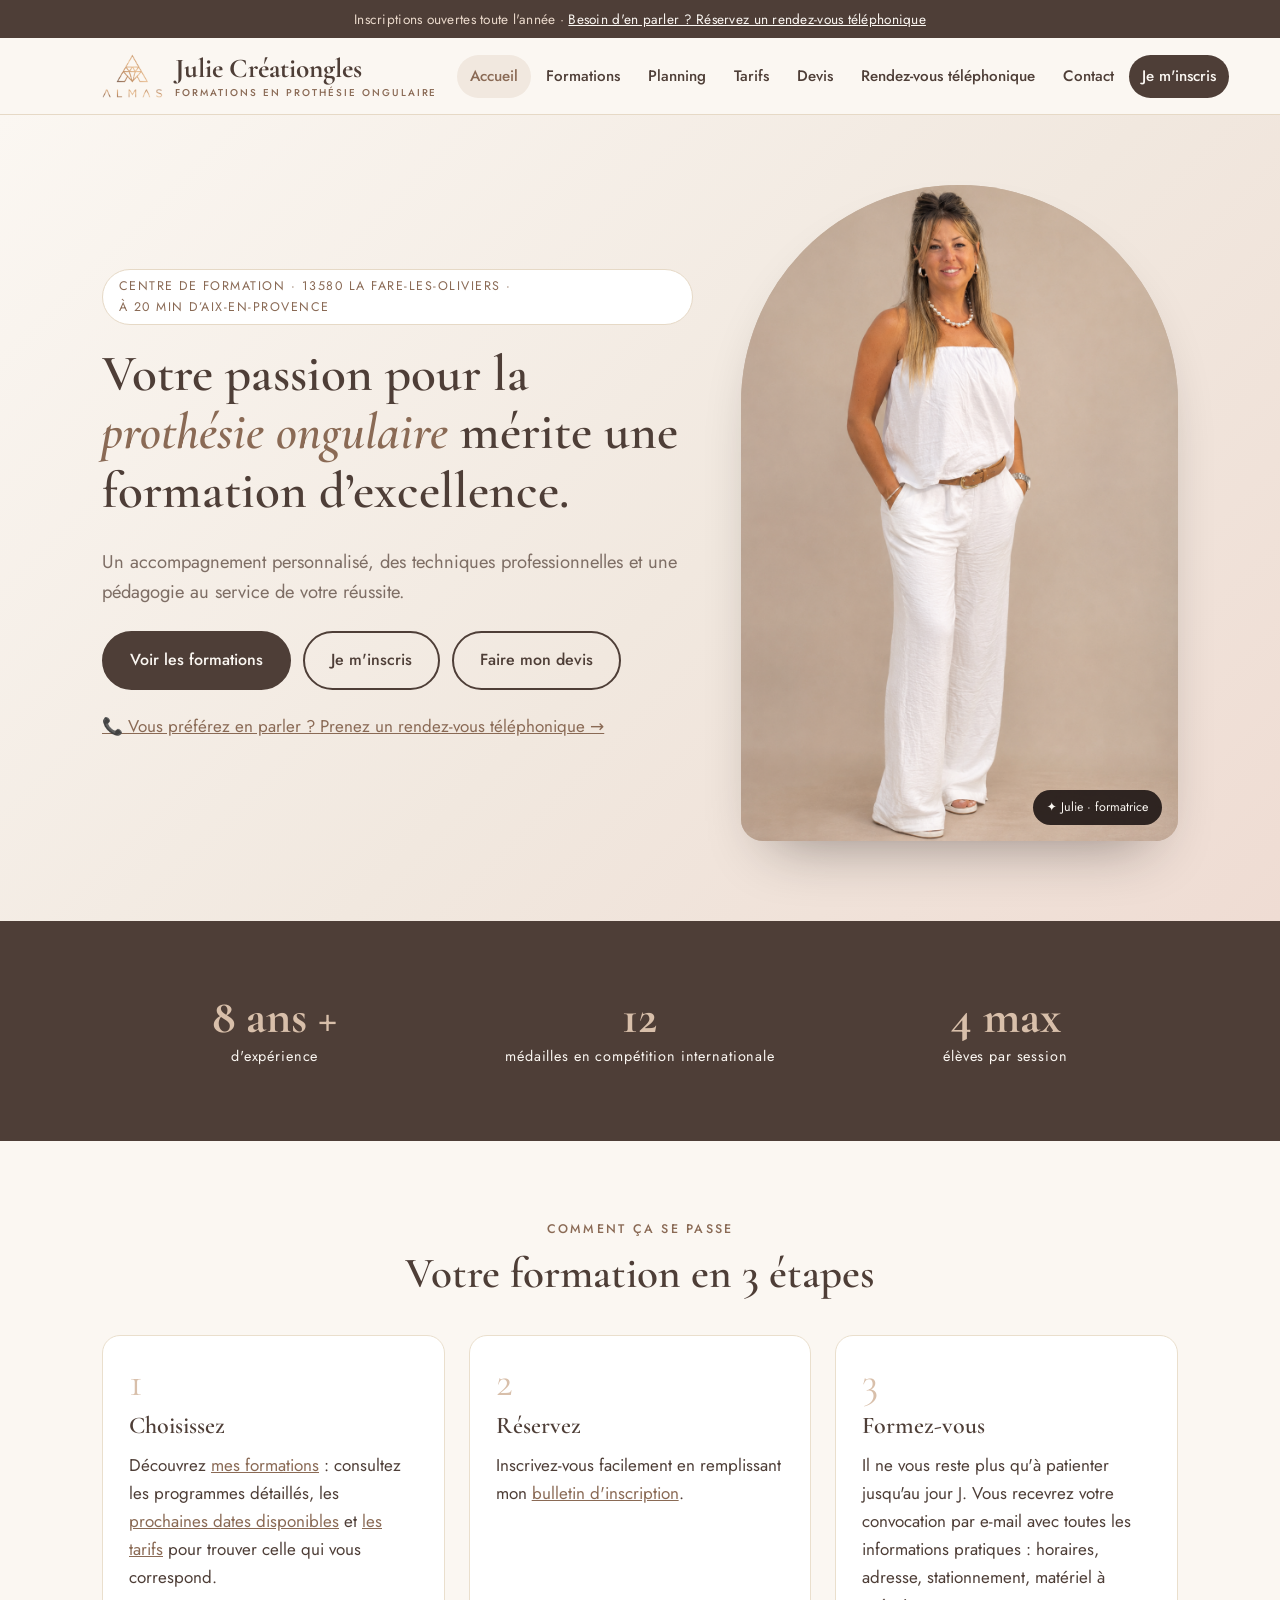
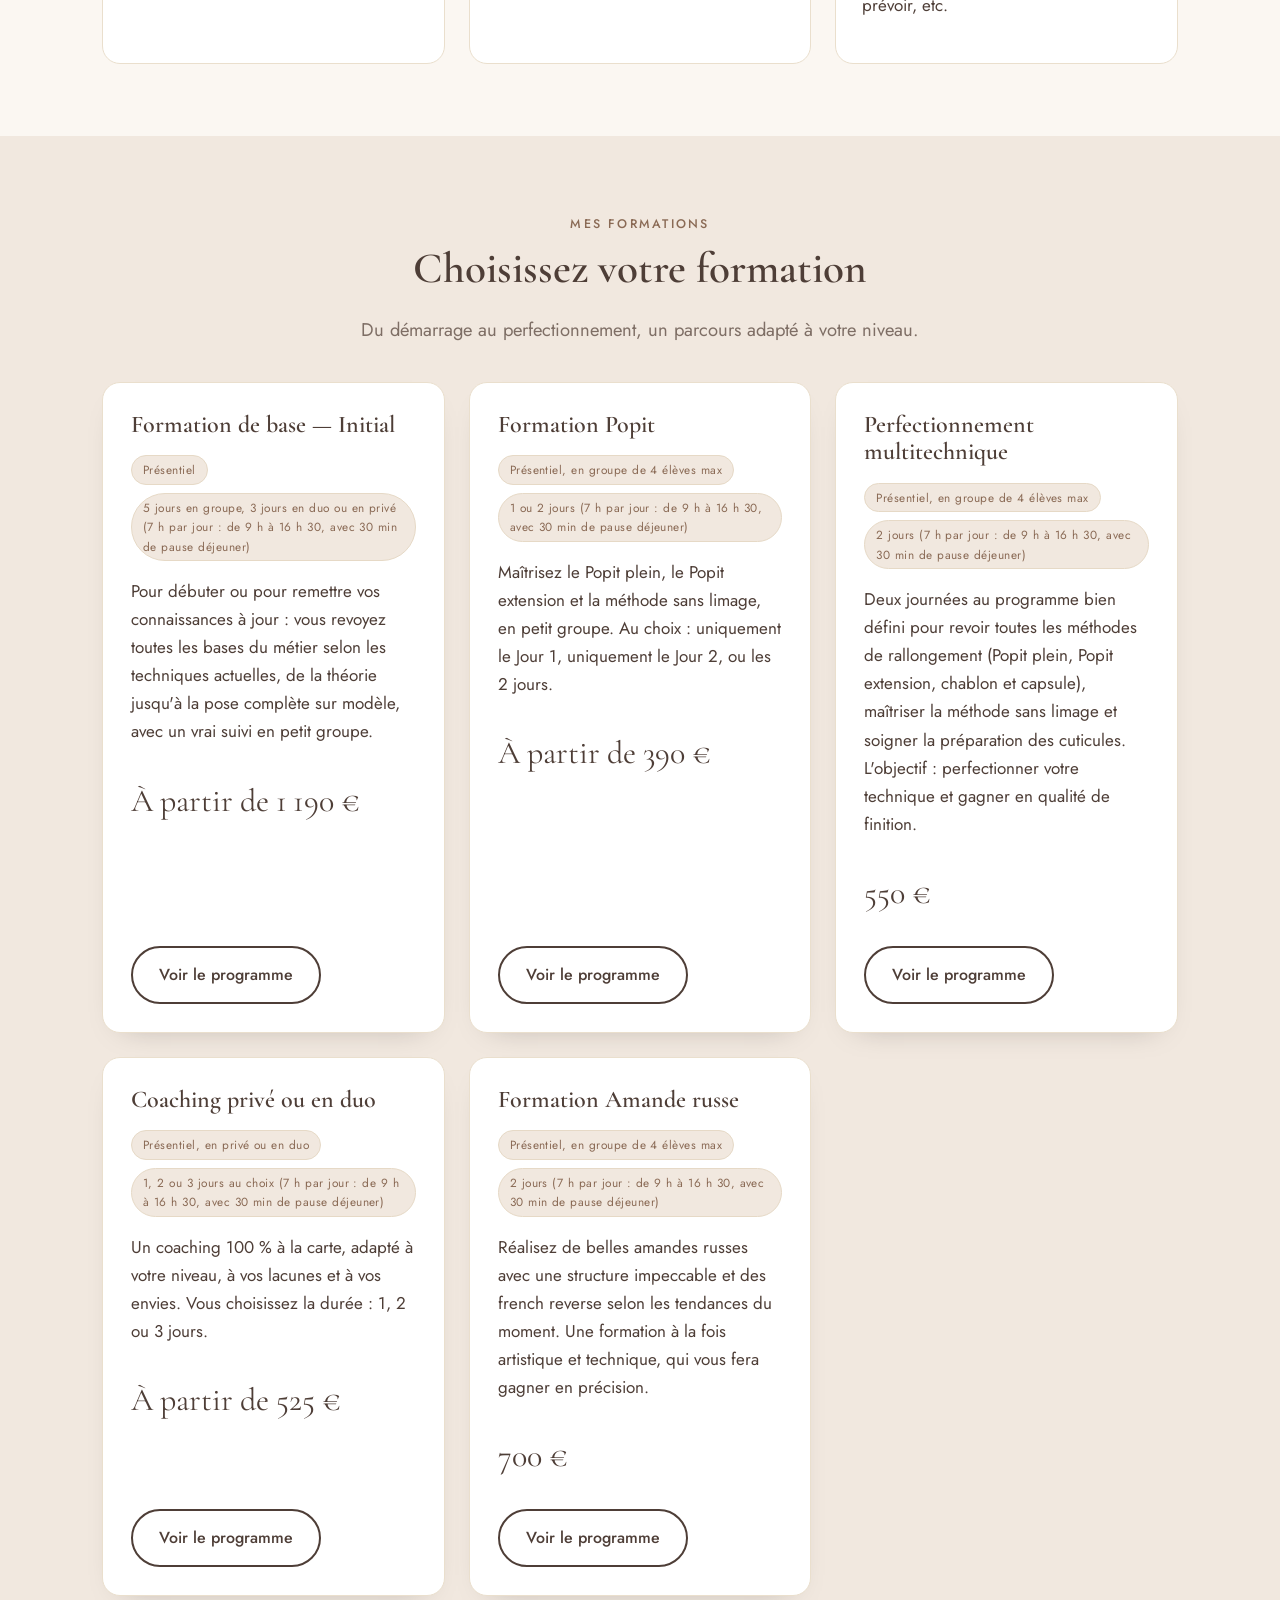
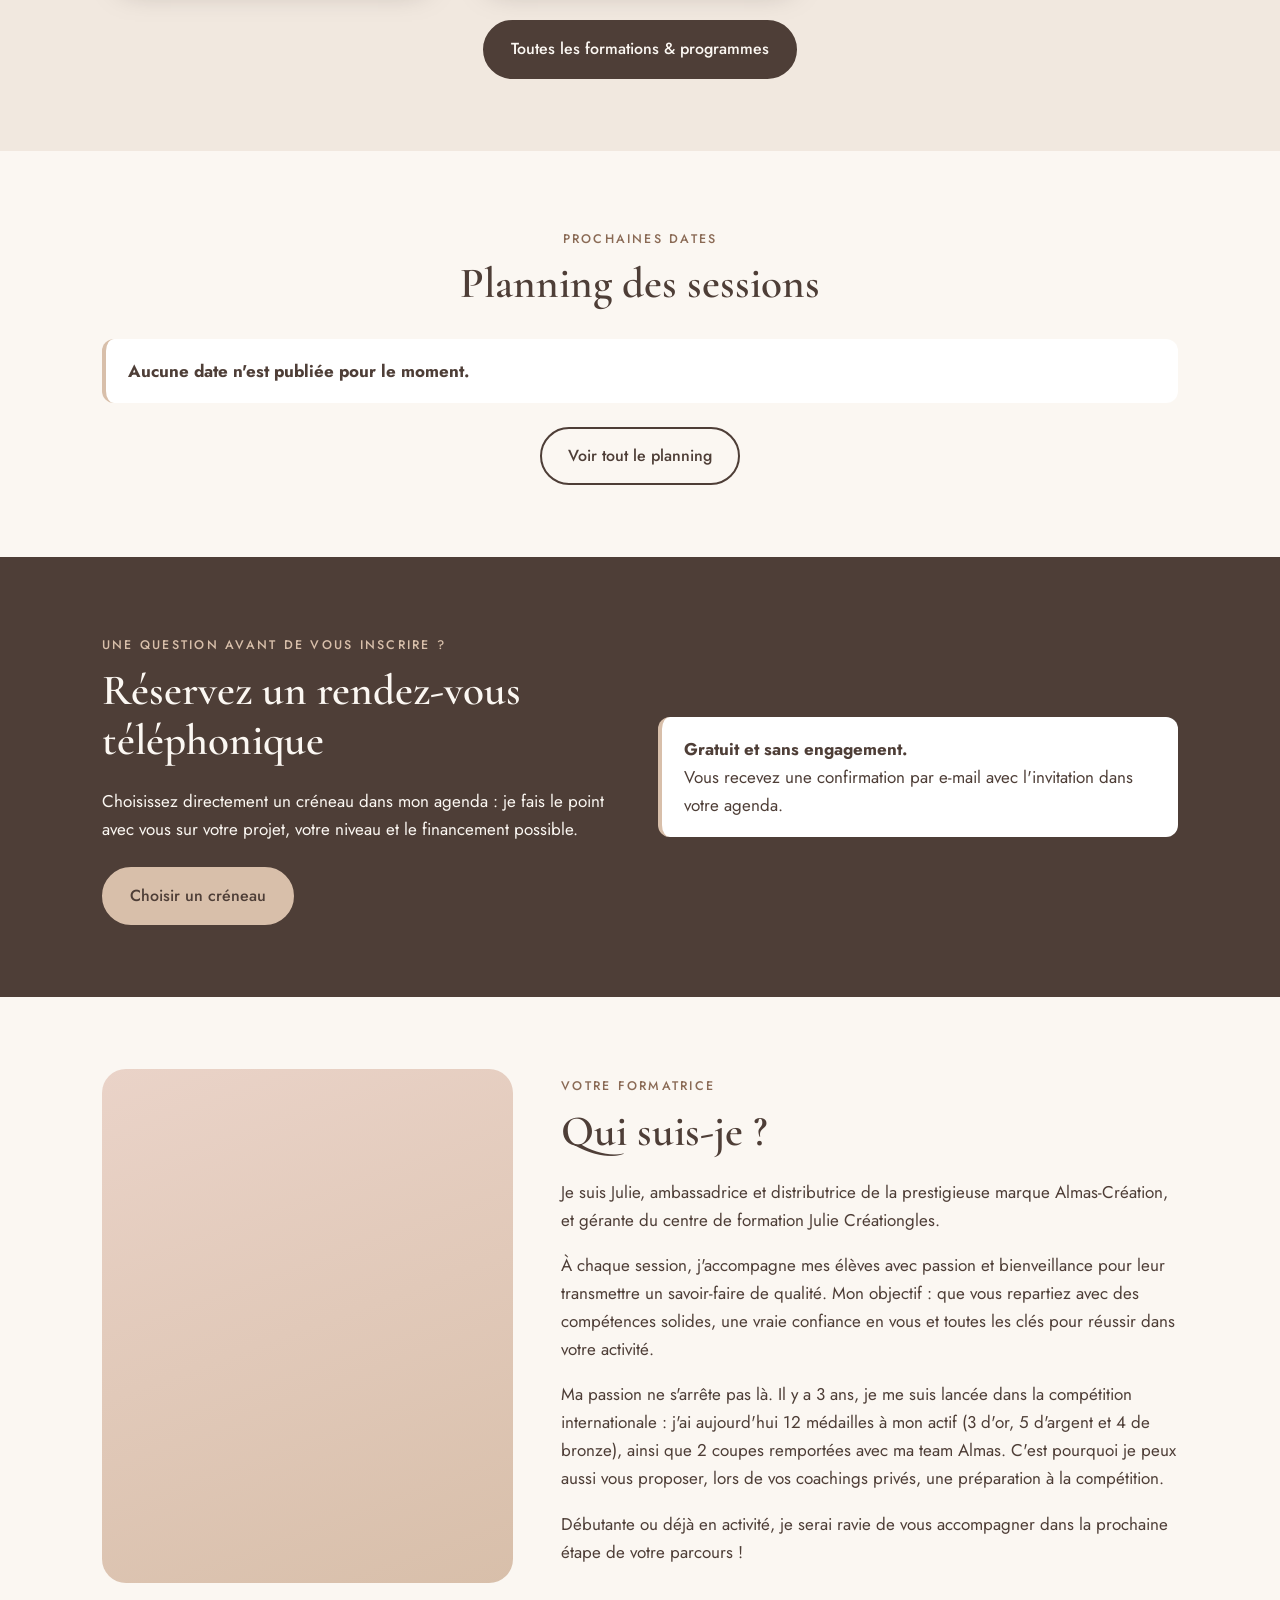
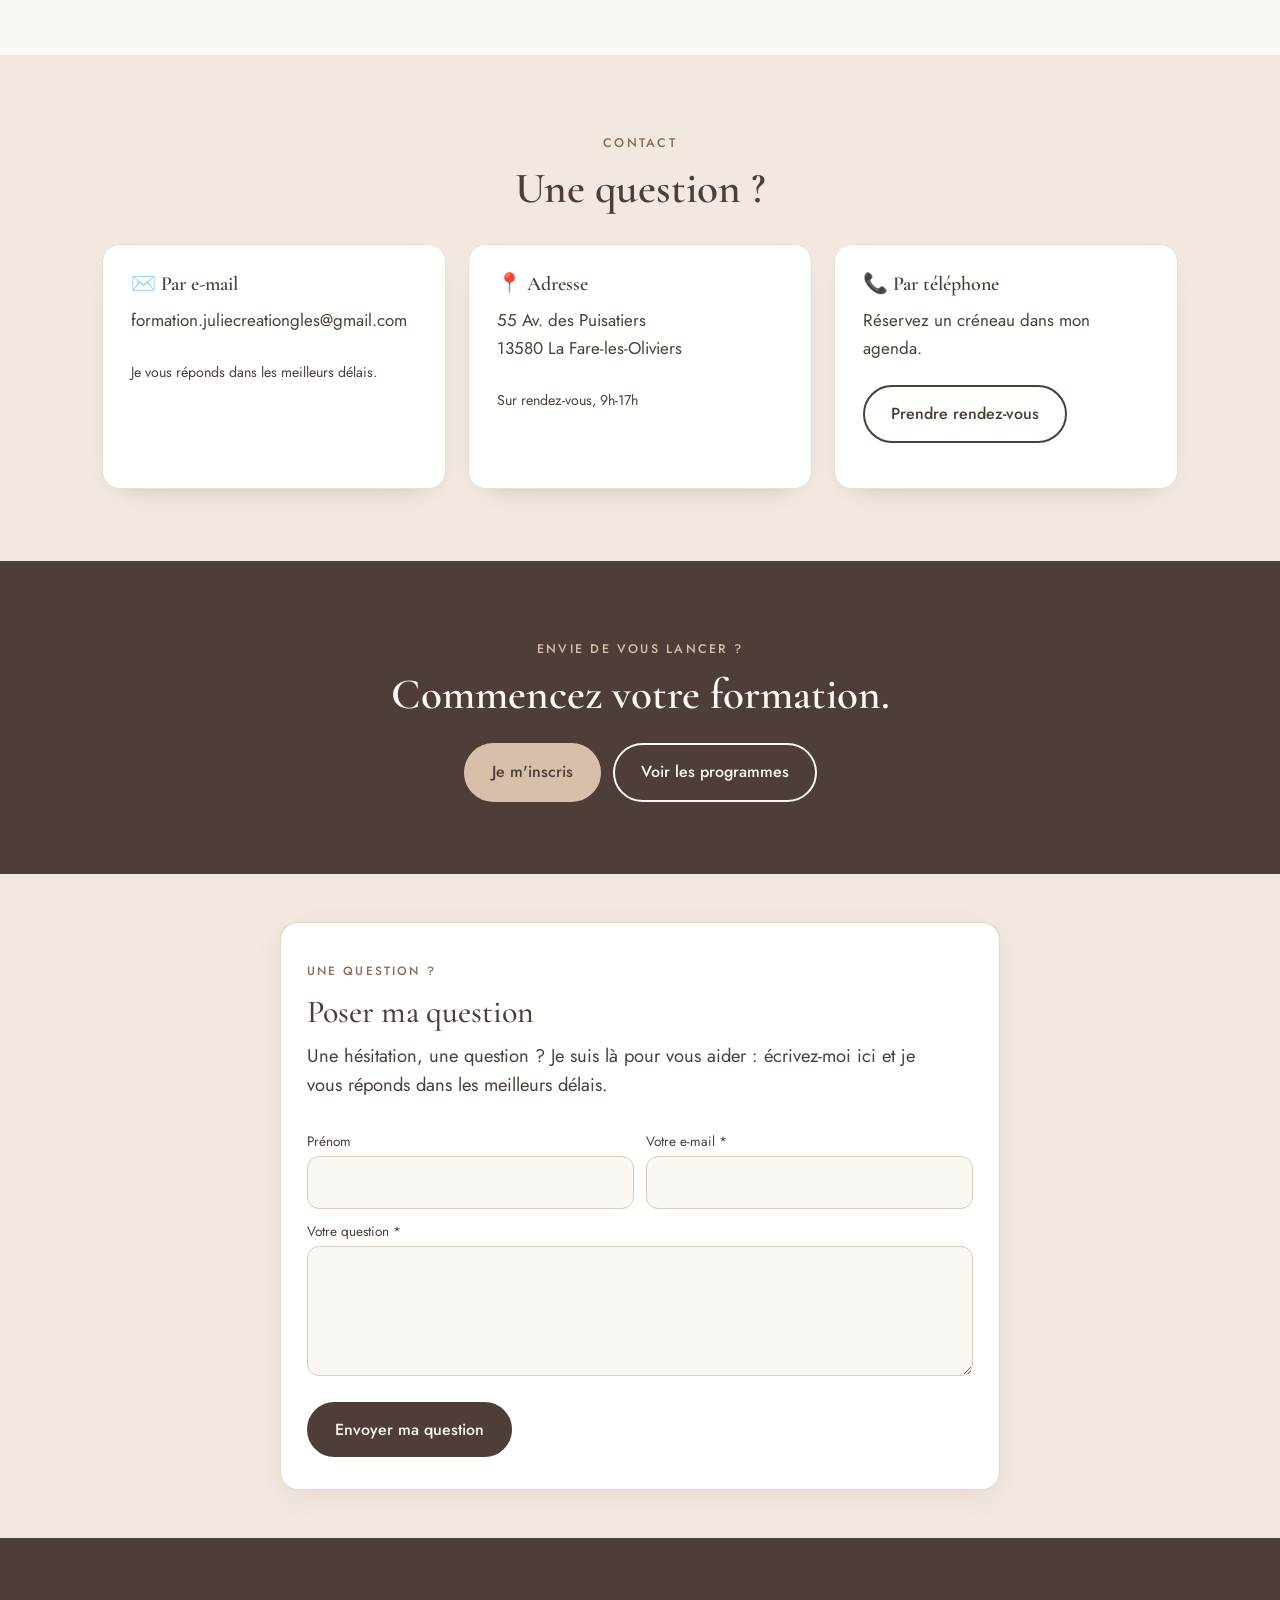
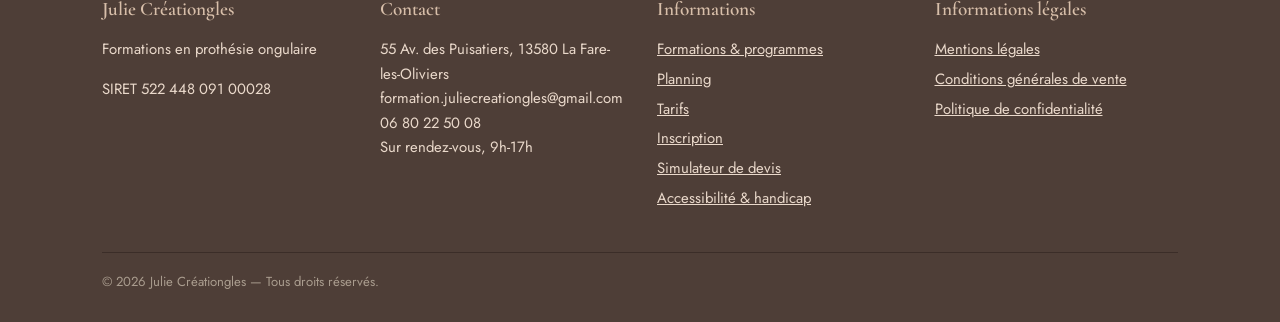
==== index.html @ c00ee9e3 "Titre : Qui suis-je ?" ====
<!DOCTYPE html>
<html lang="fr">
<head>
<meta charset="utf-8">
<meta name="viewport" content="width=device-width, initial-scale=1">
<title>Julie Créationgles — Formations en prothésie ongulaire</title>
<meta name="description" content="Formations en prothésie ongulaire : programmes détaillés, planning, inscription en ligne et rendez-vous téléphonique.">
<link rel="preconnect" href="https://fonts.bunny.net">
<link href="https://fonts.bunny.net/css2?family=Cormorant+Garamond:ital,wght@0,500;0,600;0,700;1,500&family=Jost:wght@400;500&display=swap" rel="stylesheet">
<link rel="stylesheet" href="styles.css">
</head>
<body>
<div id="site-header"></div>
<main>

<section class="hero">
  <div class="wrap grid">
    <div>
      <span class="pill">Centre de formation · 13580 <span data-site="ville"></span> · <span style="white-space:nowrap">à 20 min d’Aix-en-Provence</span></span>
      <h1>Votre passion pour la <em>prothésie ongulaire</em> mérite une formation d’excellence.</h1>
      <p class="lead">Un accompagnement personnalisé, des techniques professionnelles et une pédagogie au service de votre réussite.</p>
      <div class="btns">
        <a class="btn" href="formations.html">Voir les formations</a>
        <a class="btn ghost" href="inscription.html">Je m'inscris</a>
        <a class="btn ghost" href="simulateur-de-devis.html">Faire mon devis</a>
      </div>
      <p style="margin-top:22px"><a href="rendez-vous.html">📞 Vous préférez en parler ? Prenez un rendez-vous téléphonique →</a></p>
    </div>
    <div class="hero-visual">
      <img src="IMG_5701.PNG" alt="Julie, formatrice en prothésie ongulaire" onerror="this.remove()">
      <span class="tag">✦ <span data-site="prenom"></span> · formatrice</span>
    </div>
  </div>
</section>

<div data-render="stats"></div>

<section>
  <div class="wrap">
    <div class="center"><span class="eyebrow">Comment ça se passe</span><h2>Votre formation en 3 étapes</h2></div>
    <div class="steps">
      <div class="step"><h3>Choisissez</h3><p>Découvrez <a href="formations.html">mes formations</a> : consultez les programmes détaillés, les <a href="planning.html">prochaines dates disponibles</a> et <a href="tarifs.html">les tarifs</a> pour trouver celle qui vous correspond.</p></div>
      <div class="step"><h3>Réservez</h3><p>Inscrivez-vous facilement en remplissant mon <a href="inscription.html">bulletin d'inscription</a>.</p></div>
      <div class="step"><h3>Formez-vous</h3><p>Il ne vous reste plus qu'à patienter jusqu'au jour J. Vous recevrez votre convocation par e-mail avec toutes les informations pratiques : horaires, adresse, stationnement, matériel à prévoir, etc.</p></div>
    </div>
  </div>
</section>

<section class="alt">
  <div class="wrap">
    <div class="center"><span class="eyebrow">Mes formations</span><h2>Choisissez votre formation</h2>
      <p class="lead">Du démarrage au perfectionnement, un parcours adapté à votre niveau.</p></div>
    <div class="cards" data-render="cards-all"></div>
    <div class="center btns" style="justify-content:center"><a class="btn" href="formations.html">Toutes les formations & programmes</a></div>
  </div>
</section>

<section>
  <div class="wrap">
    <div class="center"><span class="eyebrow">Prochaines dates</span><h2>Planning des sessions</h2></div>
    <div style="margin-top:30px" data-render="sessions-3"></div>
    <div class="center btns" style="justify-content:center"><a class="btn ghost" href="planning.html">Voir tout le planning</a></div>
  </div>
</section>

<section class="dark">
  <div class="wrap rdv">
    <div>
      <span class="eyebrow">Une question avant de vous inscrire ?</span>
      <h2>Réservez un rendez-vous téléphonique</h2>
      <p>Choisissez directement un créneau dans mon agenda : je fais le point avec vous sur votre projet, votre niveau et le financement possible.</p>
      <div class="btns"><a class="btn or" href="rendez-vous.html">Choisir un créneau</a></div>
    </div>
    <div class="notice" style="color:var(--texte)"><strong>Gratuit et sans engagement.</strong><br>Vous recevez une confirmation par e-mail avec l'invitation dans votre agenda.</div>
  </div>
</section>

<section>
  <div class="wrap about">
    <div class="photo"><img src="julie.jpg" alt="Portrait de la formatrice" onerror="this.remove()"></div>
    <div>
      <span class="eyebrow">Votre formatrice</span>
      <h2>Qui suis-je ?</h2>
      <div data-site="a_propos"></div>
    </div>
  </div>
</section>

<div data-render="avis"></div>

<section class="alt" id="contact">
  <div class="wrap">
    <div class="center"><span class="eyebrow">Contact</span><h2>Une question ?</h2></div>
    <div class="contact-grid">
      <div class="card"><h3>✉️ Par e-mail</h3><p data-site="email"></p><p><small>Je vous réponds <span data-site="delai_reponse"></span>.</small></p></div>
      <div class="card"><h3>📍 Adresse</h3><p><span data-site="adresse"></span><br><span data-site="cp"></span> <span data-site="ville"></span></p><p><small data-site="horaires"></small></p></div>
      <div class="card"><h3>📞 Par téléphone</h3><p>Réservez un créneau dans mon agenda.</p><p><a class="btn ghost" href="rendez-vous.html">Prendre rendez-vous</a></p></div>
    </div>
  </div>
</section>

<section class="dark center">
  <div class="wrap">
    <span class="eyebrow">Envie de vous lancer ?</span>
    <h2>Commencez votre formation.</h2>
    <div class="btns" style="justify-content:center"><a class="btn or" href="inscription.html">Je m'inscris</a><a class="btn ghost" href="formations.html">Voir les programmes</a></div>
  </div>
</section>

</main>
<div id="site-footer"></div>
<script src="data.js"></script>
<script src="app.js"></script>
</body>
</html>
---- styles.css ----
:root{
  --noir:#4E3E37; --noir2:#5E4B43; --or:#D8BFAA; --or-fonce:#8A6A55;
  --creme:#FBF7F2; --creme2:#F1E8DF; --rose:#EAD3C8; --texte:#4E3E37; --gris:#7E6E65;
  --ok:#2f7d4f; --warn:#b9770e; --rayon:18px;
  --serif:'Cormorant Garamond',Georgia,serif; --sans:'Jost',system-ui,-apple-system,Segoe UI,Roboto,sans-serif;
}
*{box-sizing:border-box}
html{scroll-behavior:smooth}
body{margin:0;font-family:var(--sans);color:var(--texte);background:var(--creme);line-height:1.65;font-size:17px}
img{max-width:100%;display:block}
a{color:var(--or-fonce)}
h1,h2,h3{font-family:var(--serif);font-weight:600;line-height:1.15;margin:0 0 .5em;color:var(--noir)}
h1{font-size:clamp(2.4rem,6vw,4rem)} h2{font-size:clamp(1.9rem,4vw,2.7rem)} h3{font-size:1.5rem}
p{margin:0 0 1em}
.wrap{max-width:1120px;margin:0 auto;padding:0 22px}
.narrow{max-width:800px}
section{padding:72px 0}
.alt{background:var(--creme2)}
.dark{background:var(--noir);color:var(--creme)} .dark h2,.dark h3{color:var(--creme)}
.eyebrow{display:inline-block;font-size:.78rem;letter-spacing:.18em;text-transform:uppercase;color:var(--or-fonce);font-weight:500;margin-bottom:.8em}
.dark .eyebrow{color:var(--or)}
.center{text-align:center}
.lead{font-size:1.15rem;color:var(--gris);max-width:640px}
.center .lead{margin-left:auto;margin-right:auto}

/* barre du haut */
.topbar{background:var(--noir);color:var(--or);font-size:.85rem;text-align:center;padding:8px 14px;letter-spacing:.02em}
.topbar a{color:var(--creme)}

/* en-tête */
header.site{background:var(--creme);border-bottom:1px solid #e6d9c6;position:sticky;top:0;z-index:20}
.nav{display:flex;align-items:center;justify-content:space-between;gap:20px;min-height:76px}
.logo{font-family:var(--serif);font-size:1.7rem;font-weight:700;color:var(--noir);text-decoration:none;line-height:1}
.logo small{display:block;font-family:var(--sans);font-size:.62rem;letter-spacing:.2em;text-transform:uppercase;color:var(--or-fonce);font-weight:500;margin-top:4px}
.menu{display:flex;align-items:center;gap:6px;list-style:none;margin:0;padding:0}
.menu a{display:block;padding:9px 13px;text-decoration:none;color:var(--noir);font-weight:500;font-size:.95rem;border-radius:999px}
.menu a:hover,.menu a[aria-current="page"]{background:var(--creme2);color:var(--or-fonce)}
.menu a.cta{background:var(--noir);color:var(--creme)} .menu a.cta:hover{background:var(--or-fonce);color:#fff}
.burger{display:none;background:none;border:1px solid #d9c8ae;border-radius:10px;padding:8px 12px;font-size:1.1rem;cursor:pointer;color:var(--noir)}
@media(max-width:860px){
  .burger{display:block}
  .menu{display:none;position:absolute;left:0;right:0;top:100%;background:var(--creme);flex-direction:column;align-items:stretch;padding:12px 22px 20px;border-bottom:1px solid #e6d9c6}
  .menu.open{display:flex}
}

/* boutons */
.btn{display:inline-block;padding:14px 26px;border-radius:999px;background:var(--noir);color:var(--creme);text-decoration:none;font-weight:500;border:2px solid var(--noir);cursor:pointer;font-family:var(--sans);font-size:1rem;transition:.2s}
.btn:hover{background:var(--or-fonce);border-color:var(--or-fonce);color:#fff}
.btn.or{background:var(--or);border-color:var(--or);color:var(--noir)} .btn.or:hover{background:#fff;border-color:#fff}
.btn.ghost{background:transparent;color:var(--noir)} .btn.ghost:hover{background:var(--noir);color:var(--creme)}
.dark .btn.ghost{color:var(--creme);border-color:var(--creme)} .dark .btn.ghost:hover{background:var(--creme);color:var(--noir)}
.btns{display:flex;gap:12px;flex-wrap:wrap;margin-top:24px}

/* hero */
.hero{padding:70px 0 80px;background:linear-gradient(135deg,var(--creme) 0%,var(--creme2) 55%,#efdcd3 100%);position:relative;overflow:hidden}
.hero .grid{display:grid;grid-template-columns:1.15fr .85fr;gap:48px;align-items:center}
.hero h1 em{color:var(--or-fonce);font-style:italic}
.pill{display:inline-block;background:#fff;border:1px solid #e6d9c6;border-radius:999px;padding:6px 16px;font-size:.78rem;letter-spacing:.12em;text-transform:uppercase;color:var(--or-fonce);margin-bottom:20px}
.hero-visual{aspect-ratio:4/5;border-radius:240px 240px 24px 24px;background:radial-gradient(circle at 30% 20%,#fff 0,var(--rose) 40%,var(--or) 120%);display:flex;align-items:flex-end;justify-content:center;padding:26px;position:relative;overflow:hidden;box-shadow:0 30px 60px -30px rgba(26,18,16,.45)}
.hero-visual img{position:absolute;inset:0;width:100%;height:100%;object-fit:cover}
.hero-visual .tag{position:relative;background:rgba(26,18,16,.88);color:var(--creme);padding:10px 20px;border-radius:999px;font-size:.85rem}
@media(max-width:860px){.hero .grid{grid-template-columns:1fr}.hero-visual{max-width:340px;margin:0 auto;aspect-ratio:1/1;border-radius:200px 200px 24px 24px}}

/* cartes */
.cards{display:grid;grid-template-columns:repeat(auto-fit,minmax(290px,1fr));gap:24px;margin-top:36px}
.card{background:#fff;border:1px solid #eadfcd;border-radius:var(--rayon);padding:28px;display:flex;flex-direction:column;gap:6px;box-shadow:0 12px 30px -22px rgba(26,18,16,.35)}
.card h3{margin-bottom:.2em}
.card .meta{display:flex;gap:8px;flex-wrap:wrap;margin:6px 0 10px}
.card .price{font-family:var(--serif);font-size:2rem;color:var(--noir);margin:6px 0}
.card .push{margin-top:auto;padding-top:14px}
.badge{display:inline-block;font-size:.74rem;padding:4px 11px;border-radius:999px;background:var(--creme2);color:var(--or-fonce);border:1px solid #e6d9c6;letter-spacing:.04em}
.badge.ok{background:#e7f4ec;color:var(--ok);border-color:#c5e3d0}
.badge.peu{background:#fdf1de;color:var(--warn);border-color:#f2d9ac}
.badge.complet{background:#f6e3e3;color:#a33;border-color:#e8c1c1}
.steps{counter-reset:s;display:grid;grid-template-columns:repeat(auto-fit,minmax(240px,1fr));gap:24px;margin-top:36px}
.step{position:relative;padding:26px 26px 26px 26px;background:#fff;border-radius:var(--rayon);border:1px solid #eadfcd}
.step::before{counter-increment:s;content:counter(s);font-family:var(--serif);font-size:2.6rem;color:var(--or);line-height:1;display:block;margin-bottom:8px}
.stats{display:grid;grid-template-columns:repeat(auto-fit,minmax(170px,1fr));gap:20px;text-align:center}
.stat b{display:block;font-family:var(--serif);font-size:3rem;color:var(--or);line-height:1}
.stat span{font-size:.9rem;letter-spacing:.06em;color:var(--creme)}

/* tableau planning */
.tablewrap{overflow-x:auto;border-radius:var(--rayon);border:1px solid #eadfcd;background:#fff}
table.plan{width:100%;border-collapse:collapse;min-width:640px}
.plan th{background:var(--noir);color:var(--creme);text-align:left;padding:14px 16px;font-weight:500;font-size:.9rem;letter-spacing:.05em}
.plan td{padding:16px;border-top:1px solid #f0e6d6;vertical-align:middle}
.plan tr:hover td{background:#fffaf0}

/* accordéon programmes */
details.prog{background:#fff;border:1px solid #eadfcd;border-radius:var(--rayon);margin-bottom:18px;overflow:hidden}
details.prog>summary{cursor:pointer;list-style:none;padding:22px 26px;display:flex;justify-content:space-between;gap:16px;align-items:center}
details.prog>summary::-webkit-details-marker{display:none}
details.prog>summary h3{margin:0}
details.prog>summary::after{content:'+';font-size:1.8rem;color:var(--or-fonce);font-family:var(--serif)}
details.prog[open]>summary::after{content:'–'}
.prog-body{padding:4px 26px 28px;border-top:1px solid #f0e6d6}
.fiche{display:grid;grid-template-columns:repeat(auto-fit,minmax(230px,1fr));gap:14px;margin:18px 0}
.fiche div{background:var(--creme);border-radius:12px;padding:14px 16px}
.fiche dt{font-size:.74rem;letter-spacing:.14em;text-transform:uppercase;color:var(--or-fonce);margin-bottom:4px}
.fiche dd{margin:0}
.prog-body ul{padding-left:1.2em;margin:.3em 0 1em}

/* encadrés */
.notice{background:#fff;border-left:4px solid var(--or);border-radius:12px;padding:18px 22px;margin:22px 0}
.notice.rose{border-color:#d98c99;background:#fdf1f3}
.embed{background:#fff;border:1px dashed #d9c8ae;border-radius:var(--rayon);padding:34px;text-align:center}
.embed iframe{width:100%;min-height:720px;border:0;border-radius:12px}
.embed.ready{padding:0;border:0;background:none}
.rdv{display:grid;grid-template-columns:1fr 1fr;gap:36px;align-items:center}
@media(max-width:860px){.rdv{grid-template-columns:1fr}}

/* à propos / contact */
.about{display:grid;grid-template-columns:.8fr 1.2fr;gap:48px;align-items:center}
.about .photo{aspect-ratio:4/5;border-radius:24px;background:linear-gradient(160deg,var(--rose),var(--or));position:relative;overflow:hidden}
.about .photo img{position:absolute;inset:0;width:100%;height:100%;object-fit:cover}
@media(max-width:860px){.about{grid-template-columns:1fr}.about .photo{max-width:320px}}
.contact-grid{display:grid;grid-template-columns:repeat(auto-fit,minmax(260px,1fr));gap:22px;margin-top:30px}
.contact-grid .card h3{font-size:1.25rem}

/* pages légales */
.legal h2{font-size:1.7rem;margin-top:1.6em} .legal h3{font-size:1.25rem;margin-top:1.2em}
.legal{padding:50px 0 80px}
.pagehead{padding:56px 0 30px;background:var(--creme2);border-bottom:1px solid #e6d9c6}

/* pied de page */
footer.site{background:var(--noir);color:#d9cdbd;padding:56px 0 30px;font-size:.93rem}
footer.site h4{font-family:var(--serif);color:var(--or);font-size:1.2rem;margin:0 0 .6em;font-weight:600}
footer.site a{color:#d9cdbd} footer.site a:hover{color:var(--or)}
.fgrid{display:grid;grid-template-columns:repeat(auto-fit,minmax(230px,1fr));gap:34px}
.fgrid ul{list-style:none;margin:0;padding:0} .fgrid li{margin:.35em 0}
.copy{border-top:1px solid #3b2d28;margin-top:36px;padding-top:18px;font-size:.82rem;color:#a99c8e}

/* repères « à compléter » */
mark.todo{background:#fff3b0;color:#6b4e00;padding:1px 6px;border-radius:6px;font-size:.92em;border:1px dashed #d4b200}
.badge-ex{display:inline-block;background:#fff3b0;color:#6b4e00;border:1px dashed #d4b200;border-radius:999px;font-size:.7rem;padding:2px 10px;margin-left:8px;vertical-align:middle;font-family:var(--sans);font-weight:500}
#checkpanel{position:fixed;right:14px;bottom:14px;max-width:340px;max-height:60vh;overflow:auto;background:#fff;border:2px solid #d4b200;border-radius:14px;padding:16px 18px;z-index:50;font-size:.85rem;box-shadow:0 10px 30px rgba(0,0,0,.2)}
#checkpanel h4{margin:0 0 8px;font-family:var(--sans)} #checkpanel ul{margin:0;padding-left:1.1em}
:focus-visible{outline:3px solid var(--or);outline-offset:2px}
@media print{.topbar,header.site,footer.site,.btns{display:none}}
.menu a{white-space:nowrap}
.menu{gap:2px}
.logo{white-space:nowrap}
@media(max-width:1060px){.menu a{padding:9px 9px;font-size:.88rem}}

/* palette nude doux */
.topbar{color:#EAD9CB}
footer.site,footer.site a{color:#EAD9CB}


/* logo almas */
.logo{display:grid;grid-template-columns:auto auto;column-gap:12px;align-items:center}
.logo::before{content:'';grid-column:1;grid-row:1/span 2;width:61px;height:44px;background:url(IMG_2268.PNG) no-repeat;background-size:90px auto;background-position:-14.7px -11px}

/* photo accueil (en entier) */
.hero h1{font-size:clamp(2.1rem,4.4vw,3.2rem)}
.hero-visual{aspect-ratio:2/3;background:#c9b6a6}
.hero-visual img{object-fit:contain}
.hero-visual .tag{position:absolute;right:16px;bottom:16px;font-size:.78rem;padding:7px 14px}
@media(max-width:860px){.hero-visual{aspect-ratio:2/3;max-width:340px}}

/* programme jour par jour */
.jours{display:grid;gap:14px;margin:6px 0 22px}
.jour{background:var(--creme);border:1px solid #eadfcd;border-radius:14px;padding:16px 20px}
.jour h4{font-family:var(--serif);font-size:1.35rem;font-weight:600;color:var(--noir);margin:0 0 6px}
.jour ul{margin:0 0 8px;padding-left:20px}
.jour-part{margin:10px 0 4px;font-size:.78rem;letter-spacing:.14em;text-transform:uppercase;color:var(--or-fonce);font-weight:500}
.jour-part span{text-transform:none;letter-spacing:0;font-size:.95rem;color:var(--gris)}
.jour-note{margin:6px 0 0;font-style:italic;color:var(--gris)}


/* Matin / Après-midi : étiquettes bien visibles dans les programmes */
.jour-part{display:inline-block;margin:1.1rem 0 .5rem;padding:.35rem .9rem;background:#4e3e37;color:#fff;font-size:.85rem;font-weight:600;letter-spacing:.14em;text-transform:uppercase;border-radius:999px}
.jour-part span{text-transform:none;letter-spacing:0;font-size:.85rem;font-weight:400;color:inherit;opacity:.85}
.jour h4 + .jour-part{margin-top:.4rem}

/* Jour 1, Jour 2... : titres plus visibles */
.jour h4{font-size:1.5rem;font-weight:600;color:var(--or-fonce);text-decoration:underline;text-decoration-color:var(--or);text-decoration-thickness:2px;text-underline-offset:7px;margin-bottom:.4rem}


/* PHOTO ACCUEIL SUR TELEPHONE : grande photo, sans l'étiquette par-dessus */
@media (max-width: 860px) {
  .hero-visual { width: 100%; max-width: 420px; aspect-ratio: 4 / 5; margin: 8px auto 0; }
  .hero-visual img { object-position: 50% 15%; }
  .hero-visual .tag { display: none; }
}
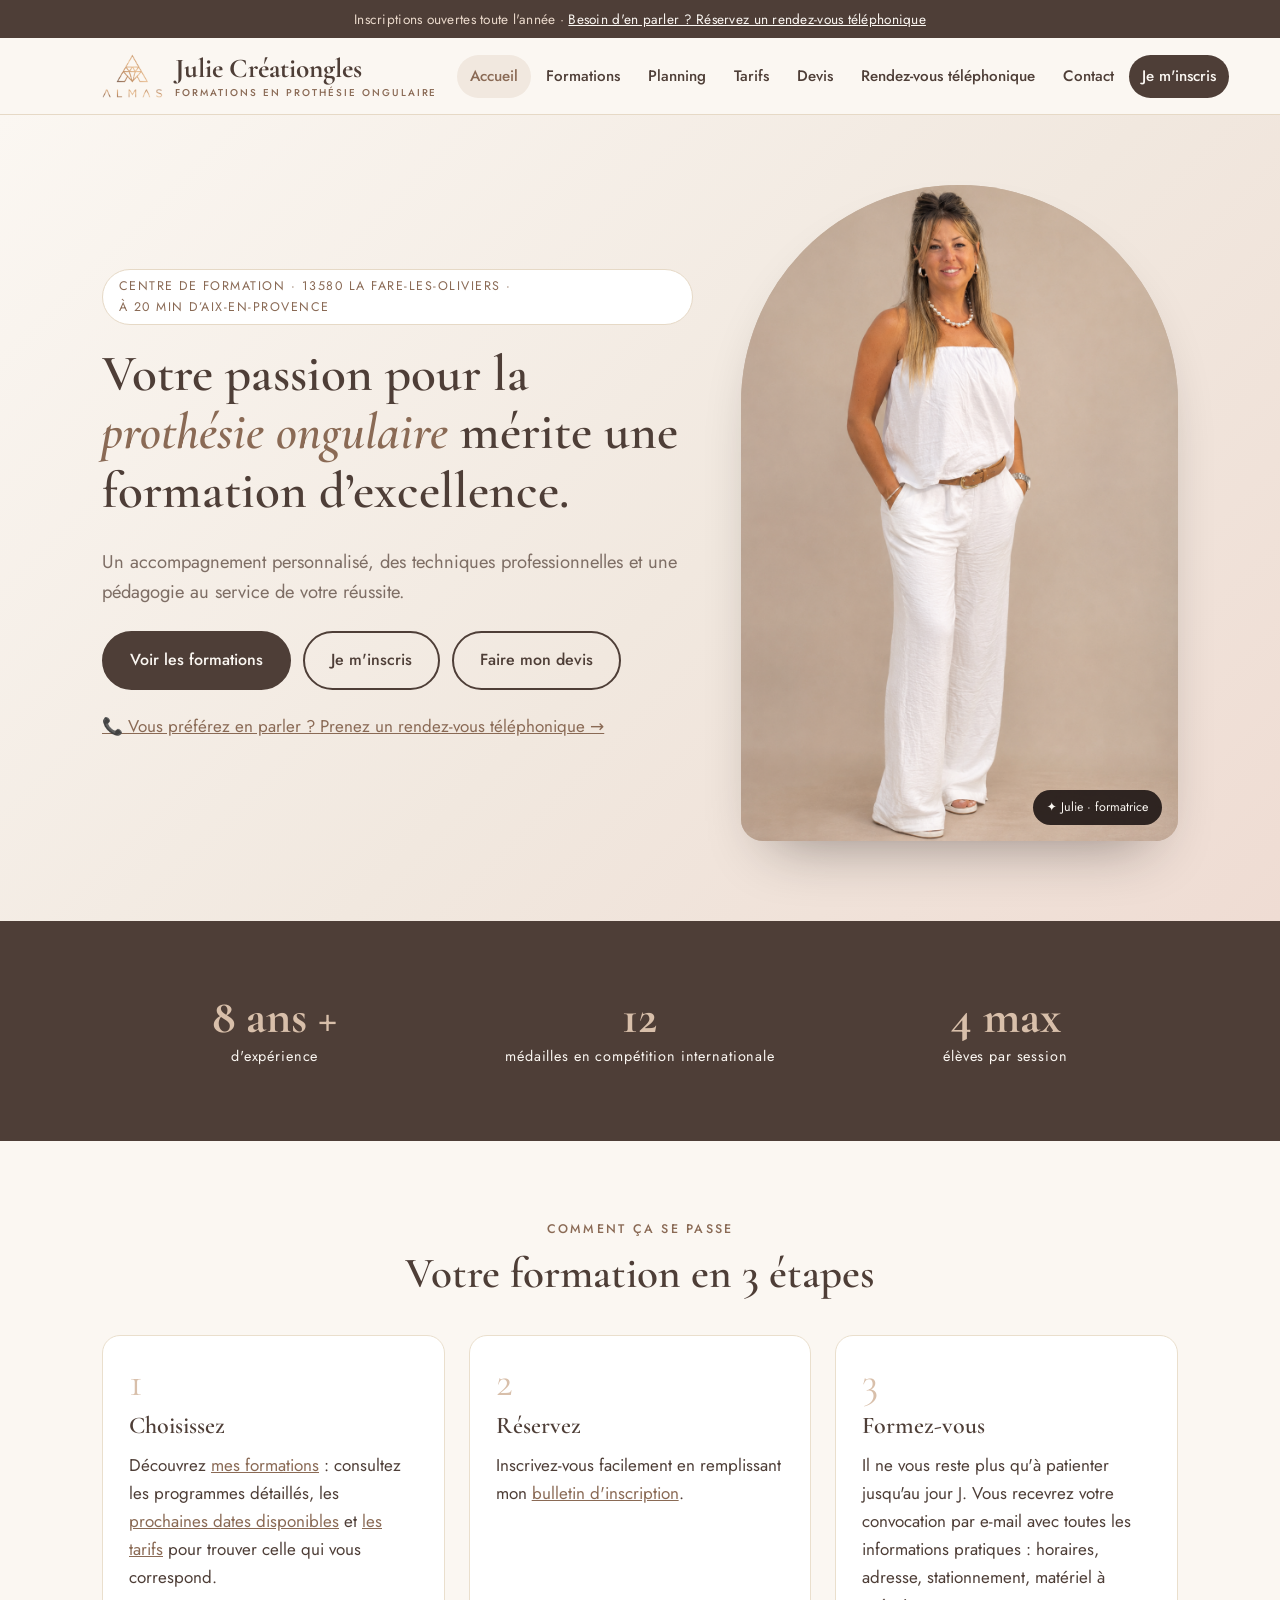
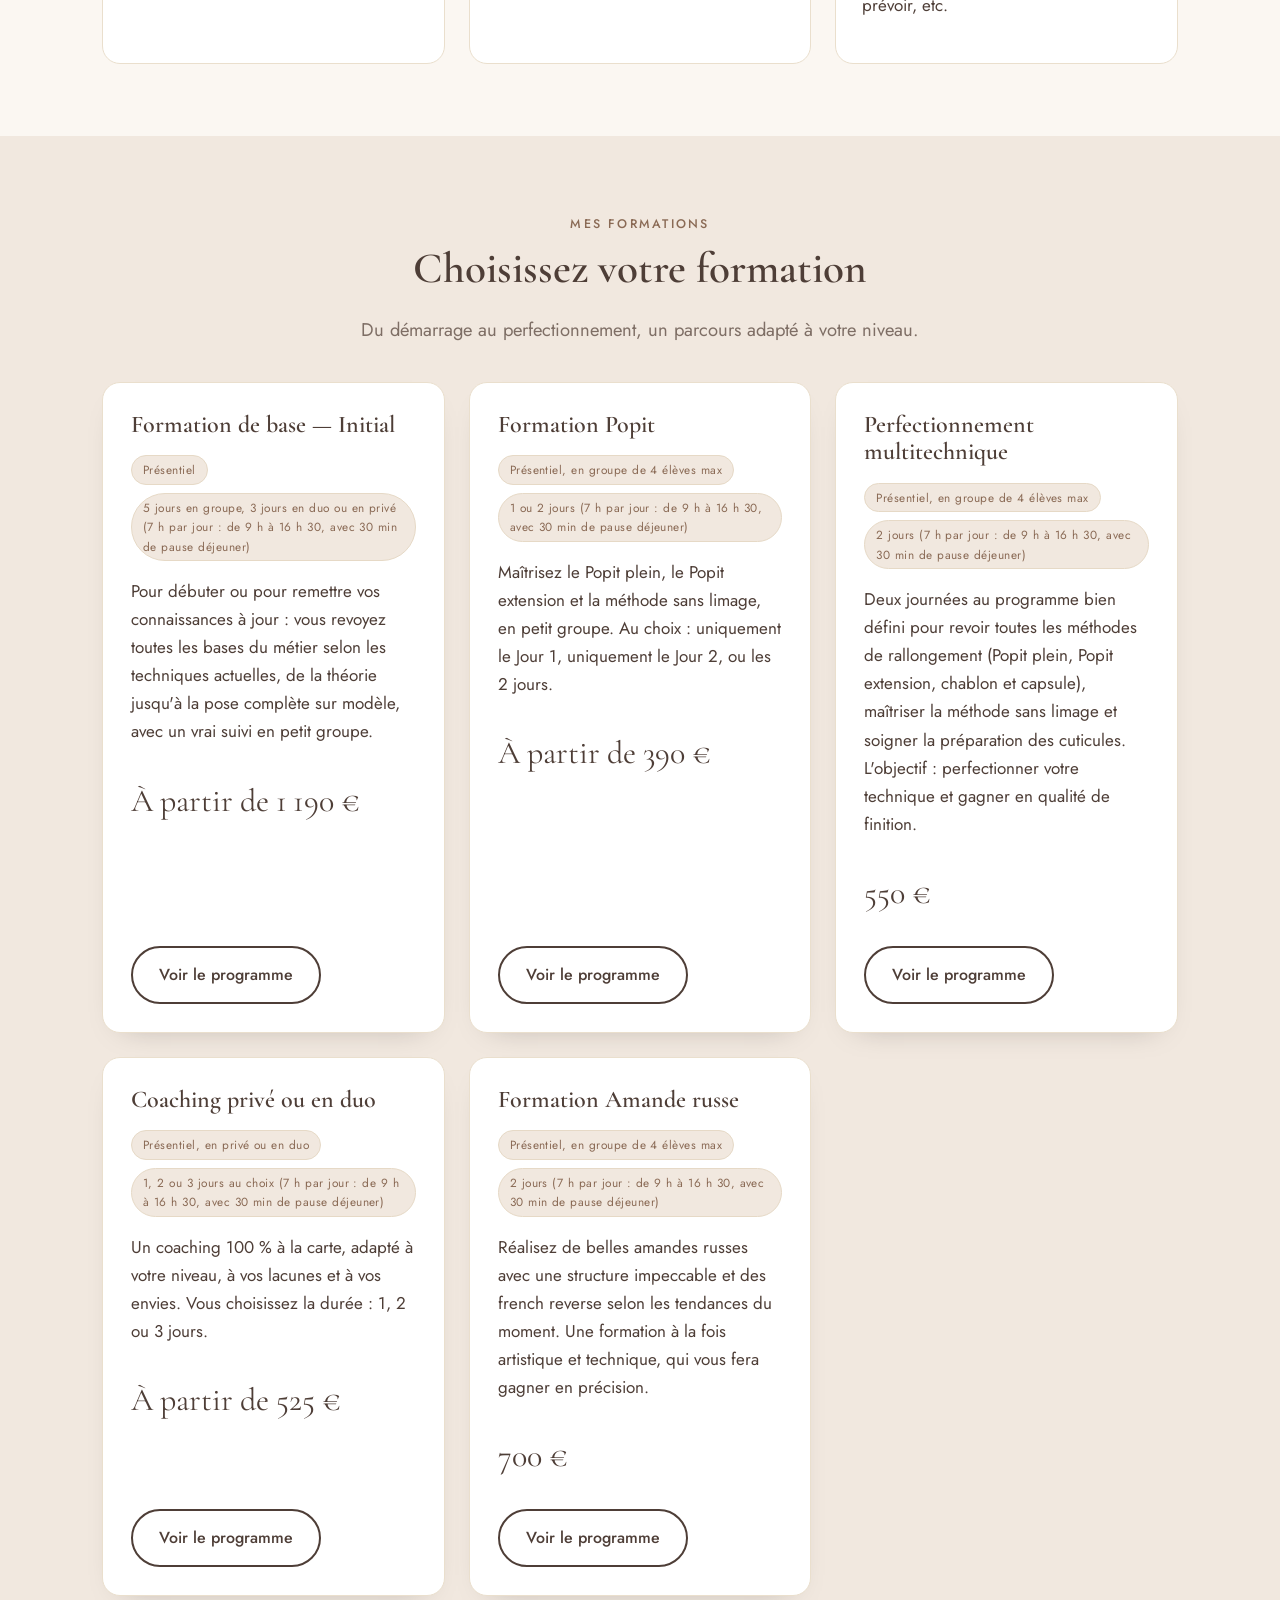
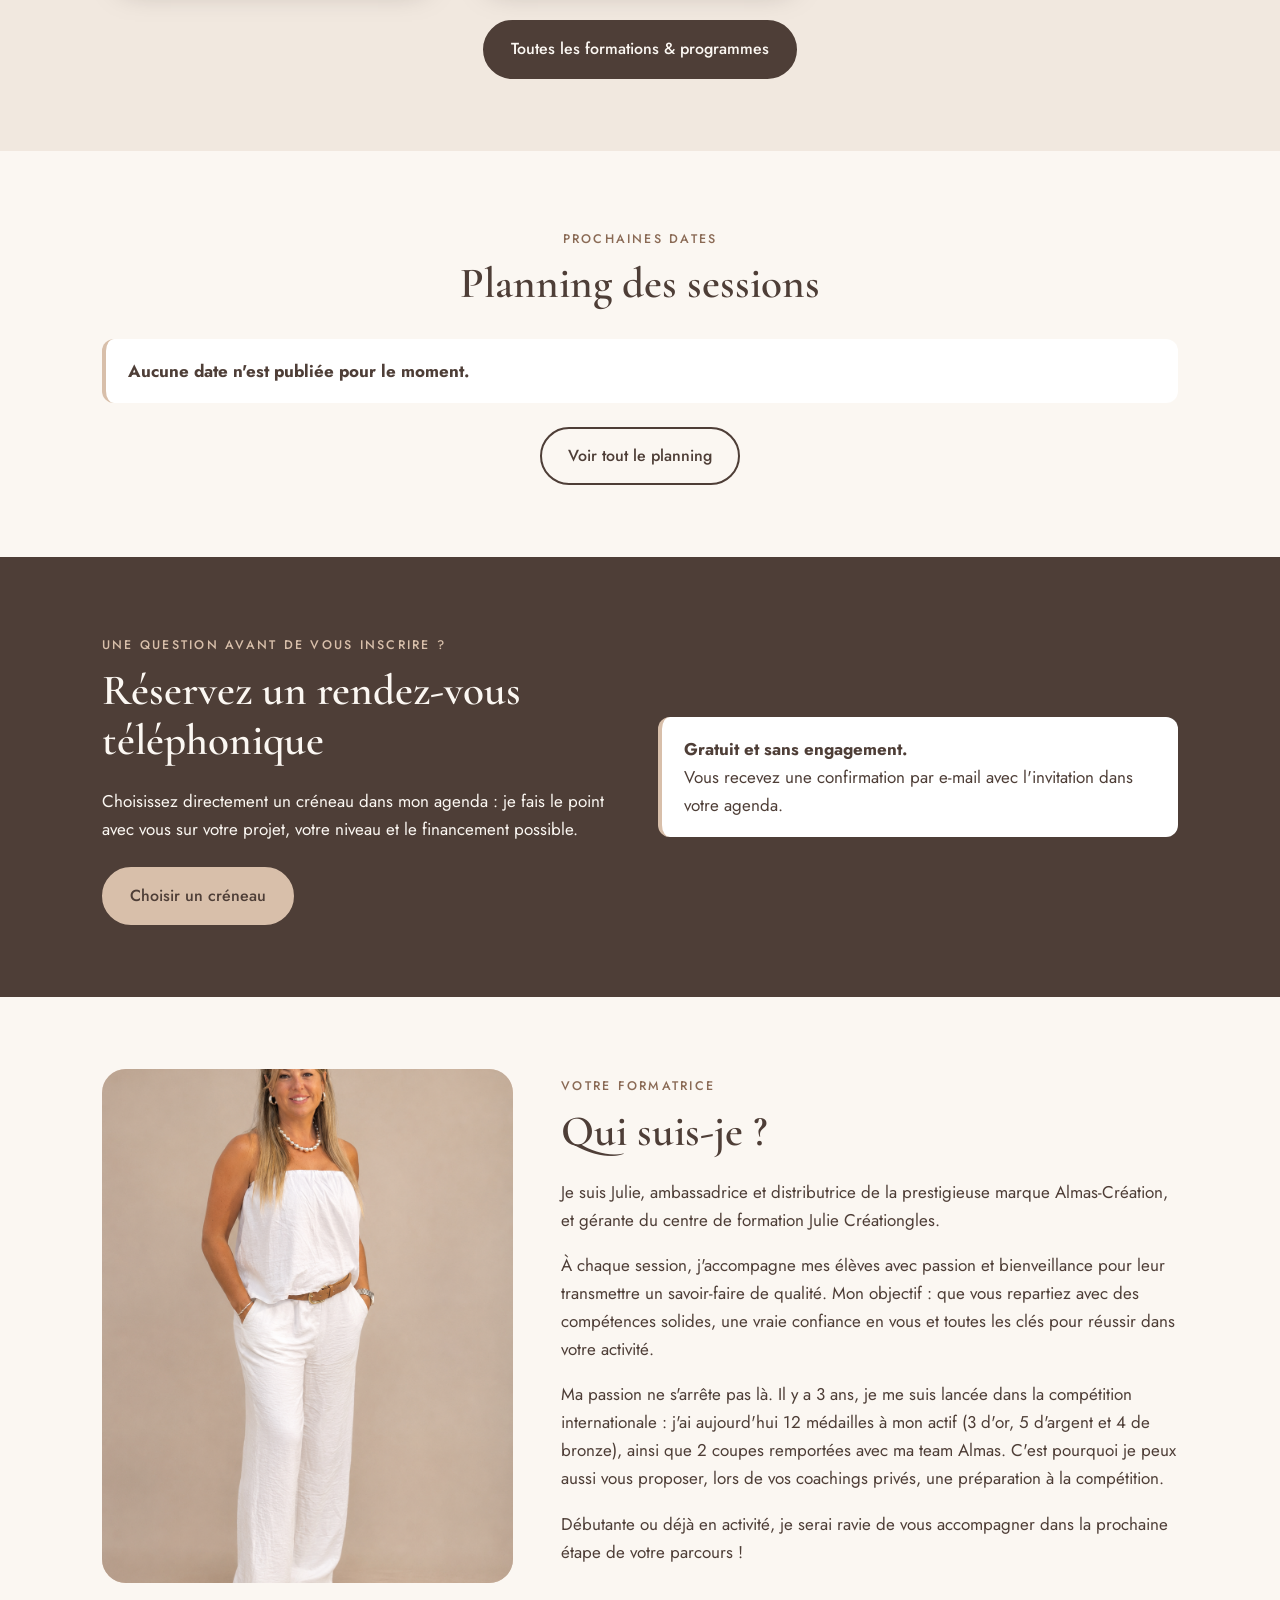
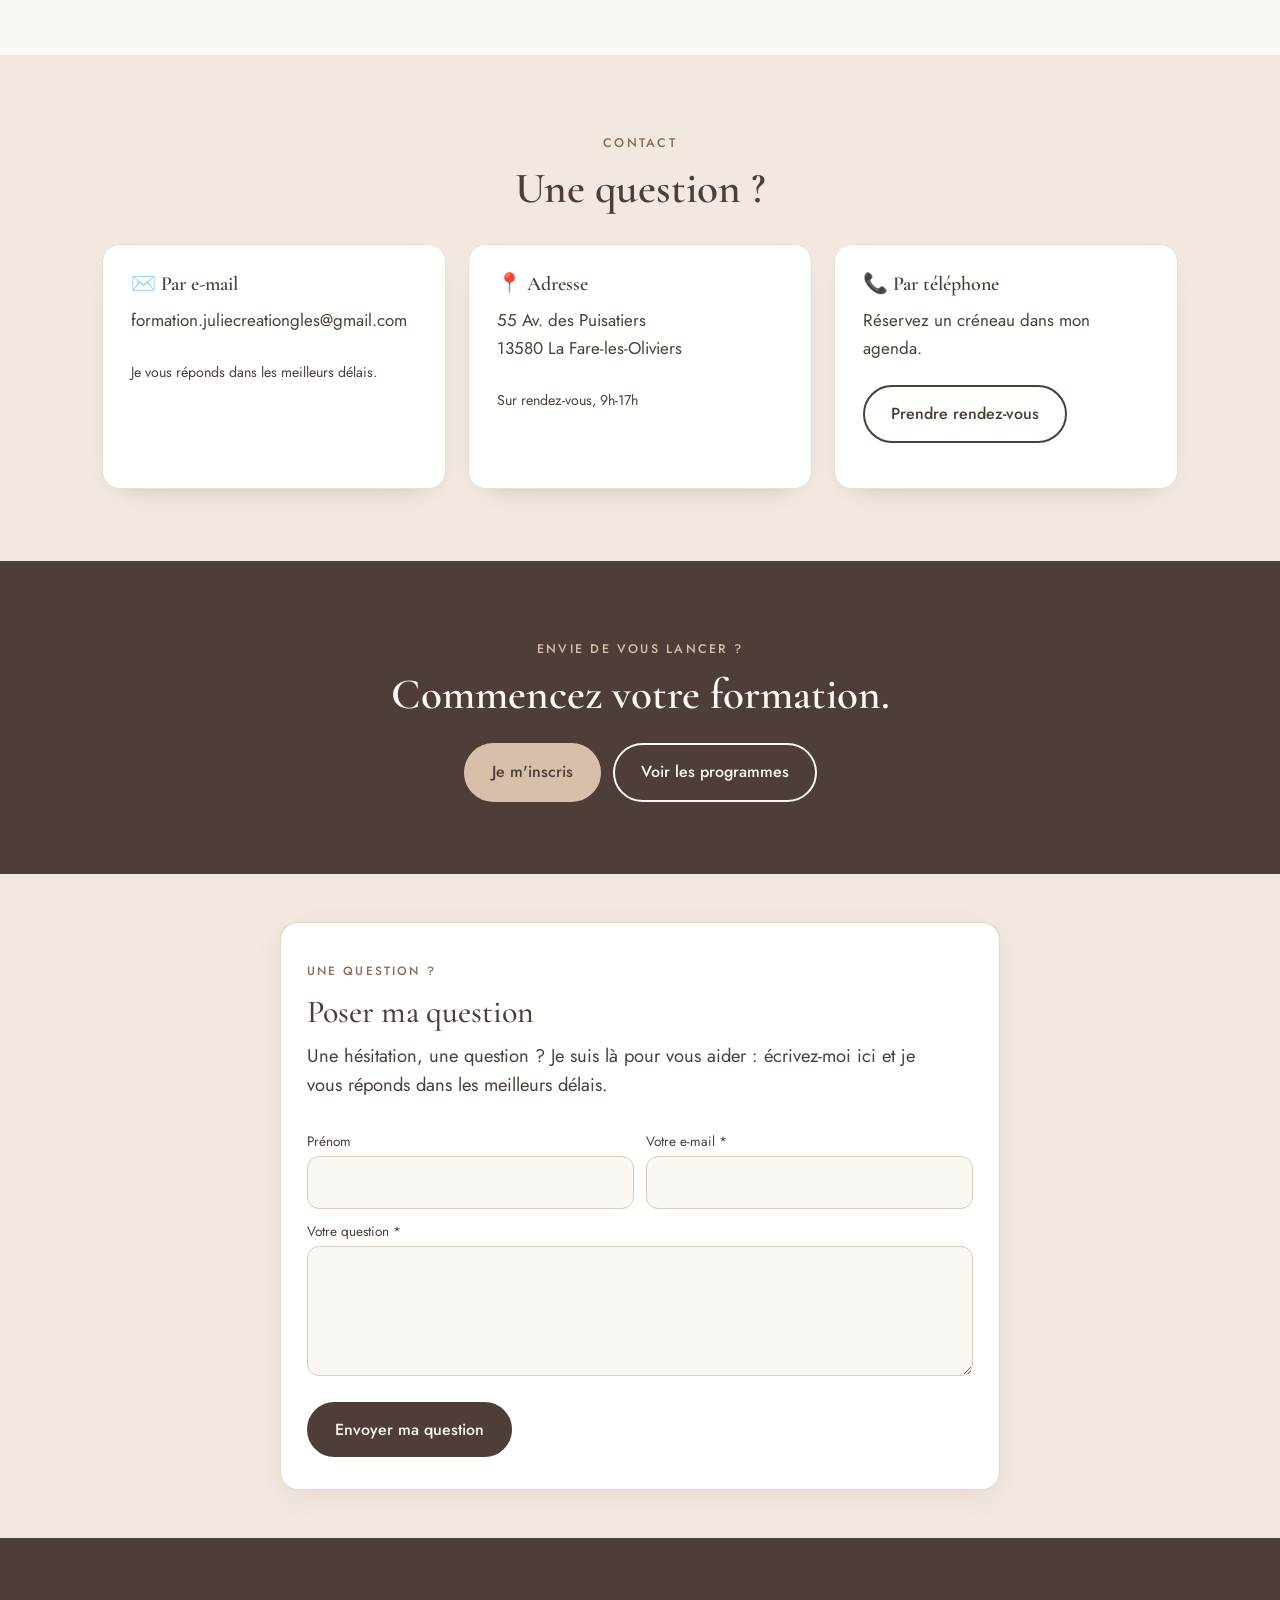
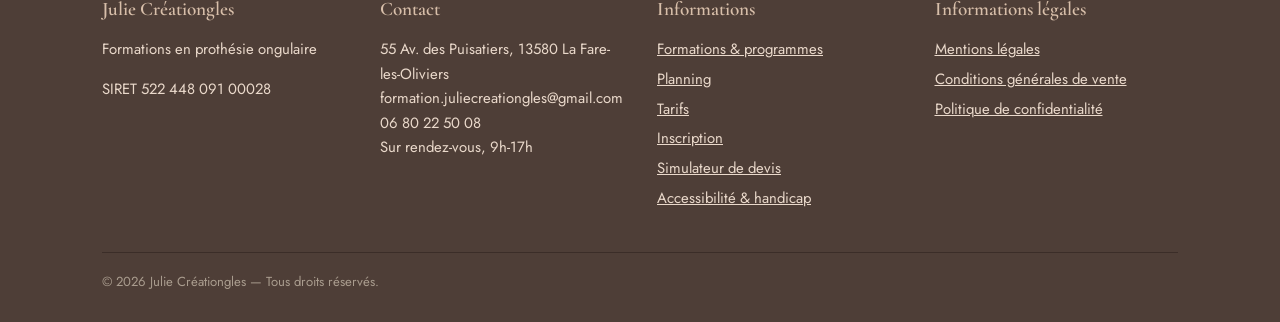
==== commit aa5fd216: "Photo de Julie dans Qui suis-je" ====
--- a/index.html
+++ b/index.html
@@ -77,7 +77,7 @@
 
 <section>
   <div class="wrap about">
-    <div class="photo"><img src="julie.jpg" alt="Portrait de la formatrice" onerror="this.remove()"></div>
+    <div class="photo"><img class="buste" src="IMG_5701.PNG" alt="Julie, formatrice" loading="lazy"></div>
     <div>
       <span class="eyebrow">Votre formatrice</span>
       <h2>Qui suis-je ?</h2>
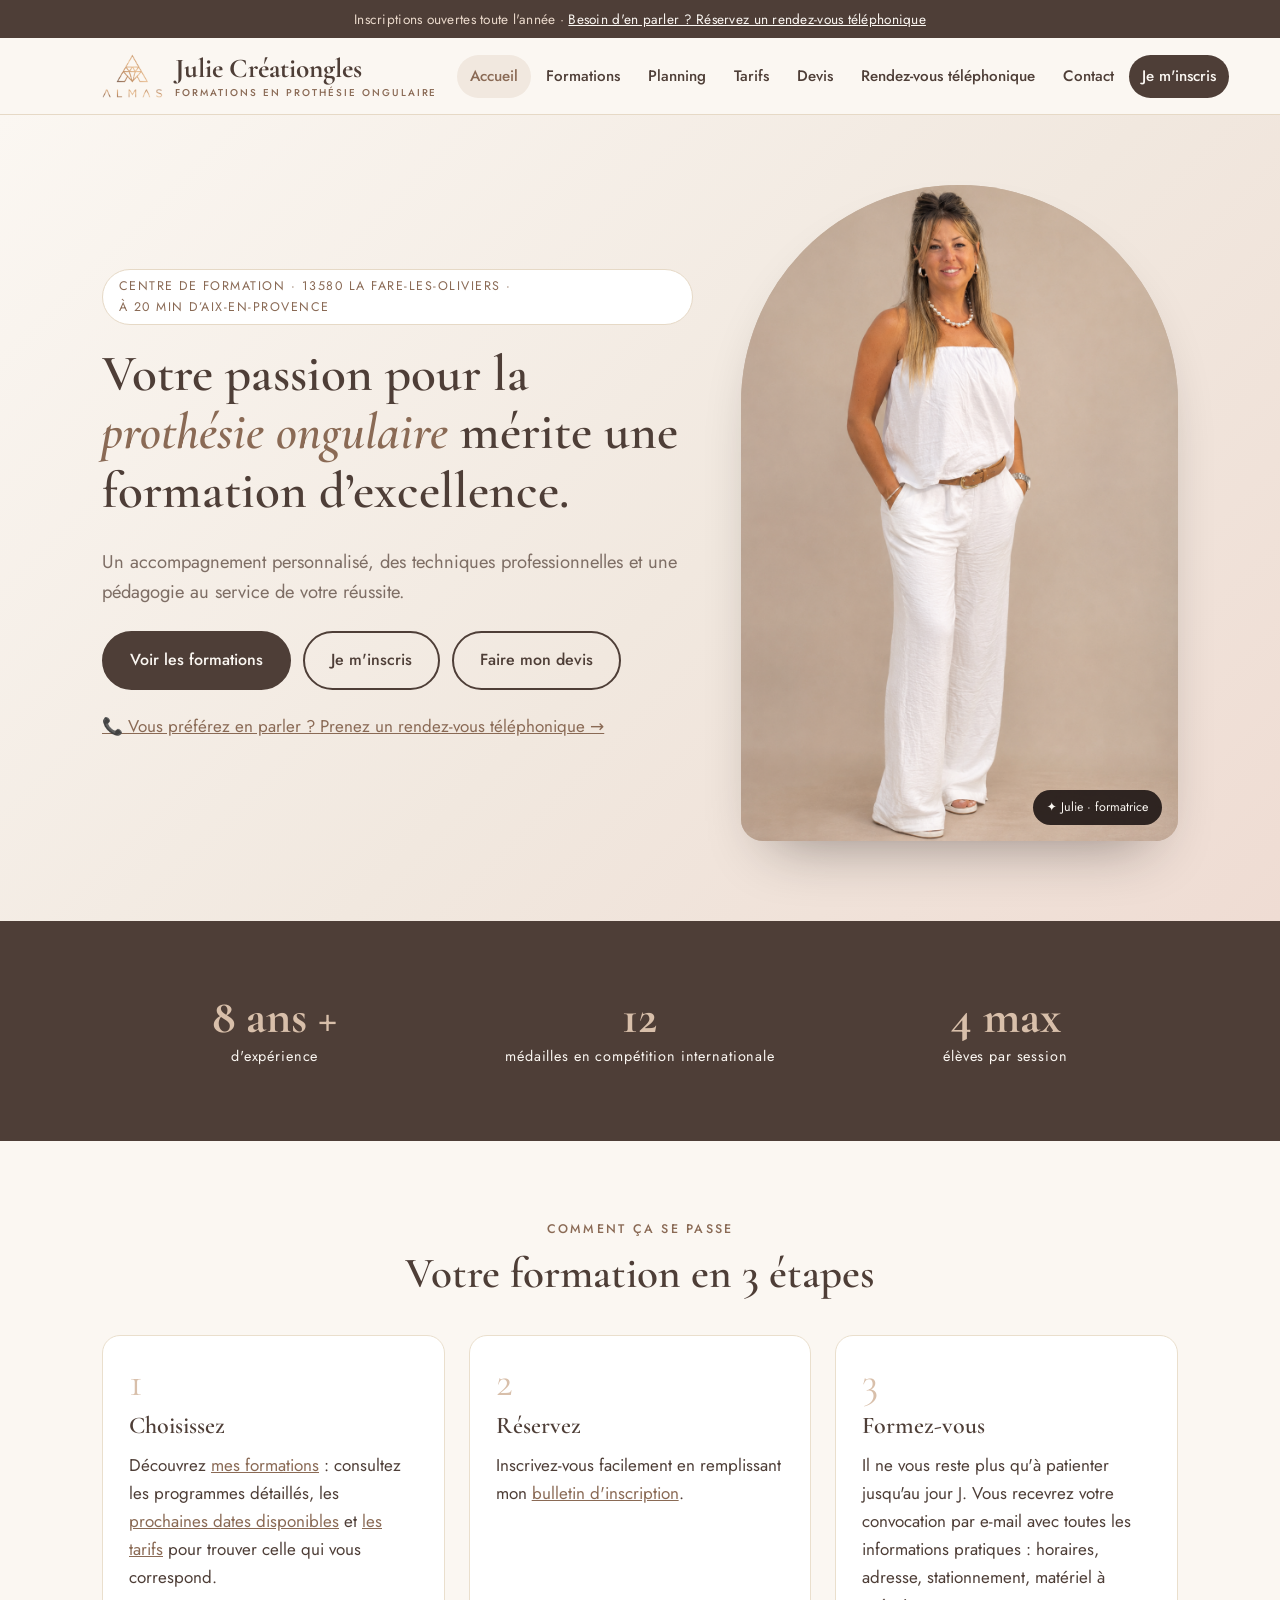
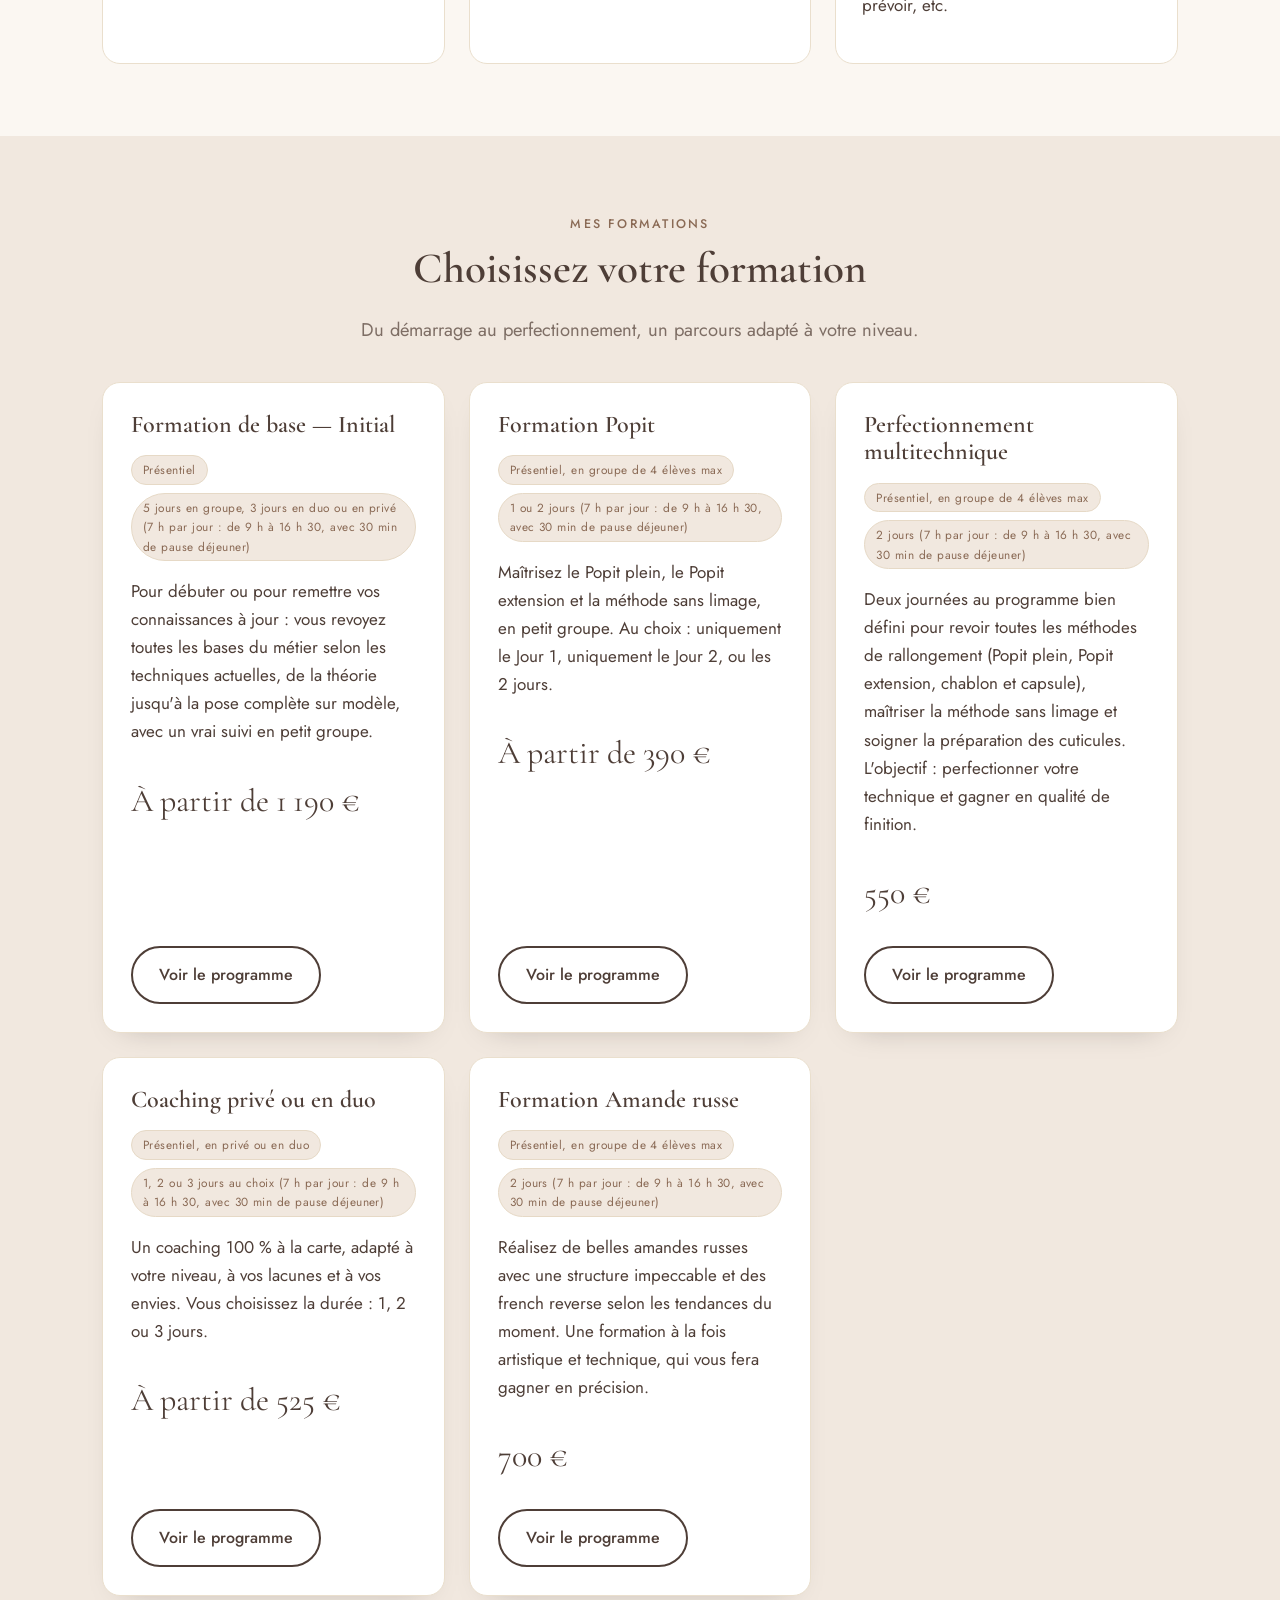
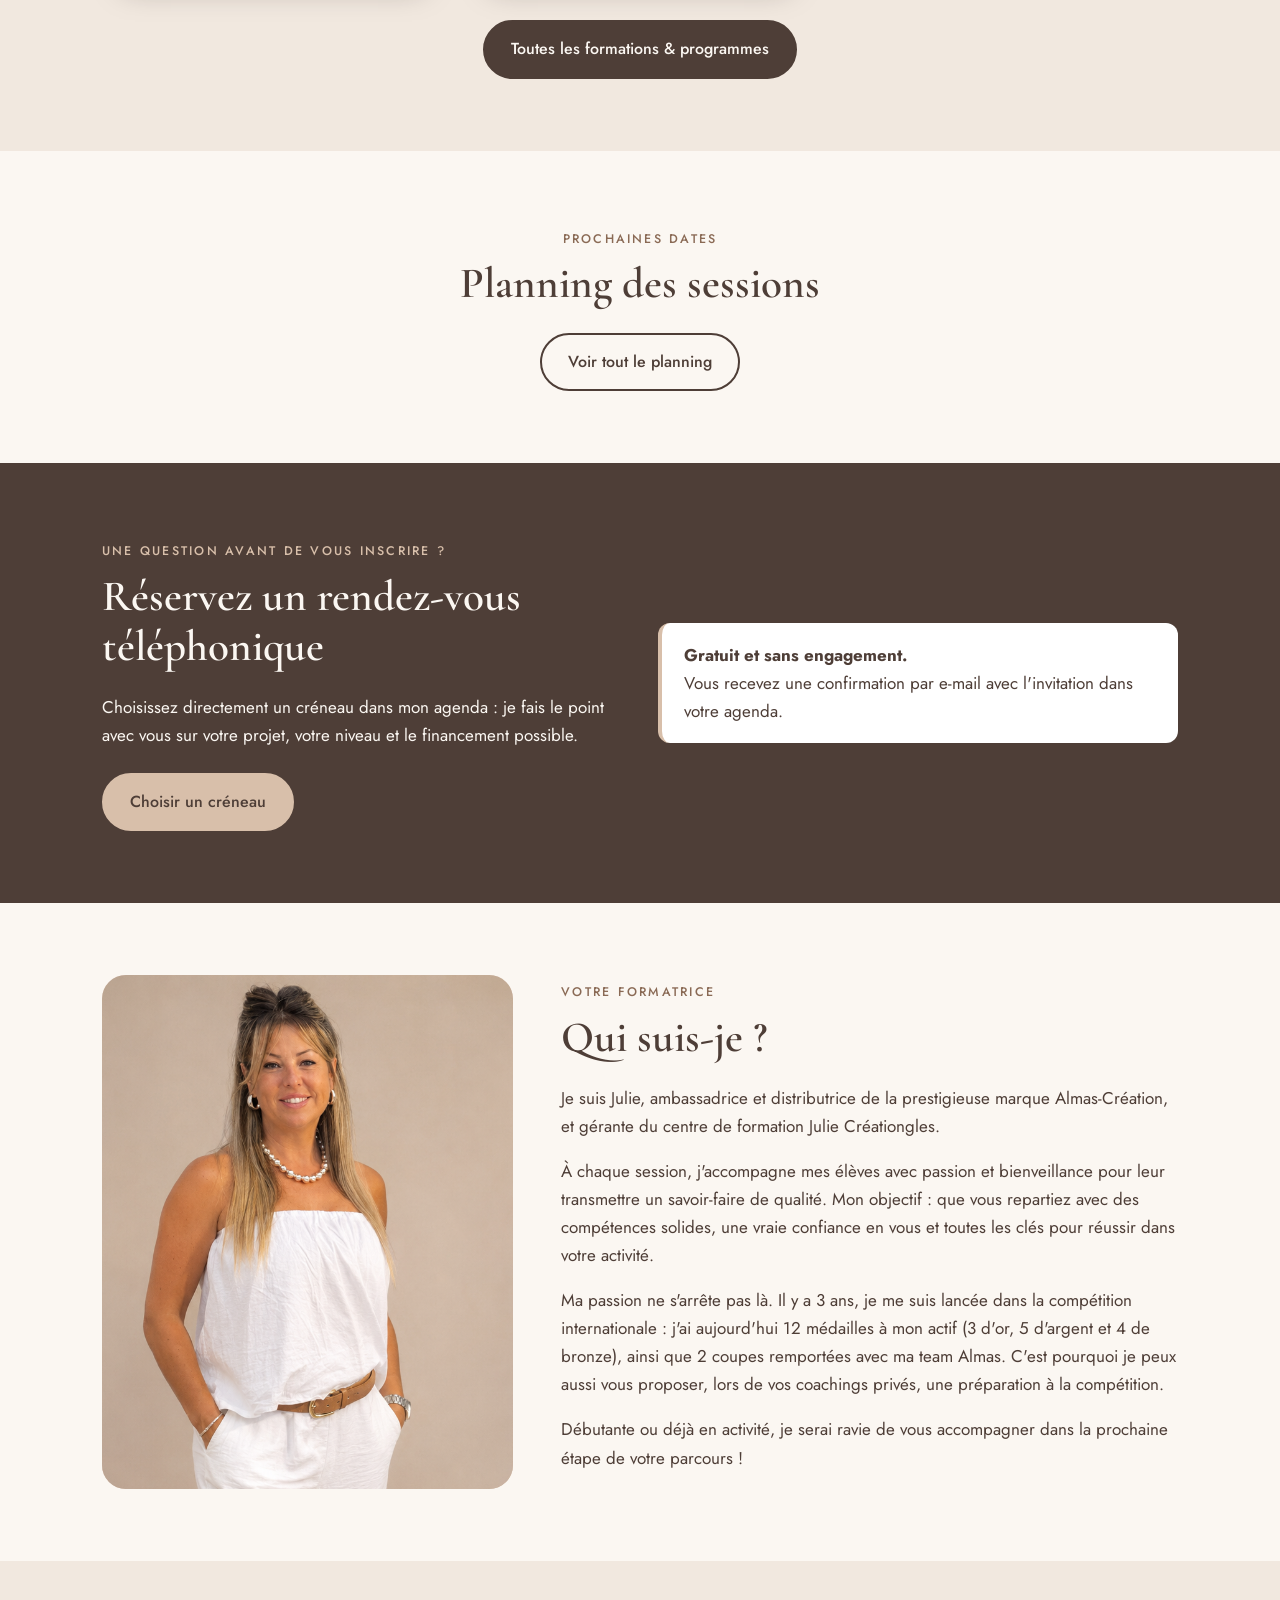
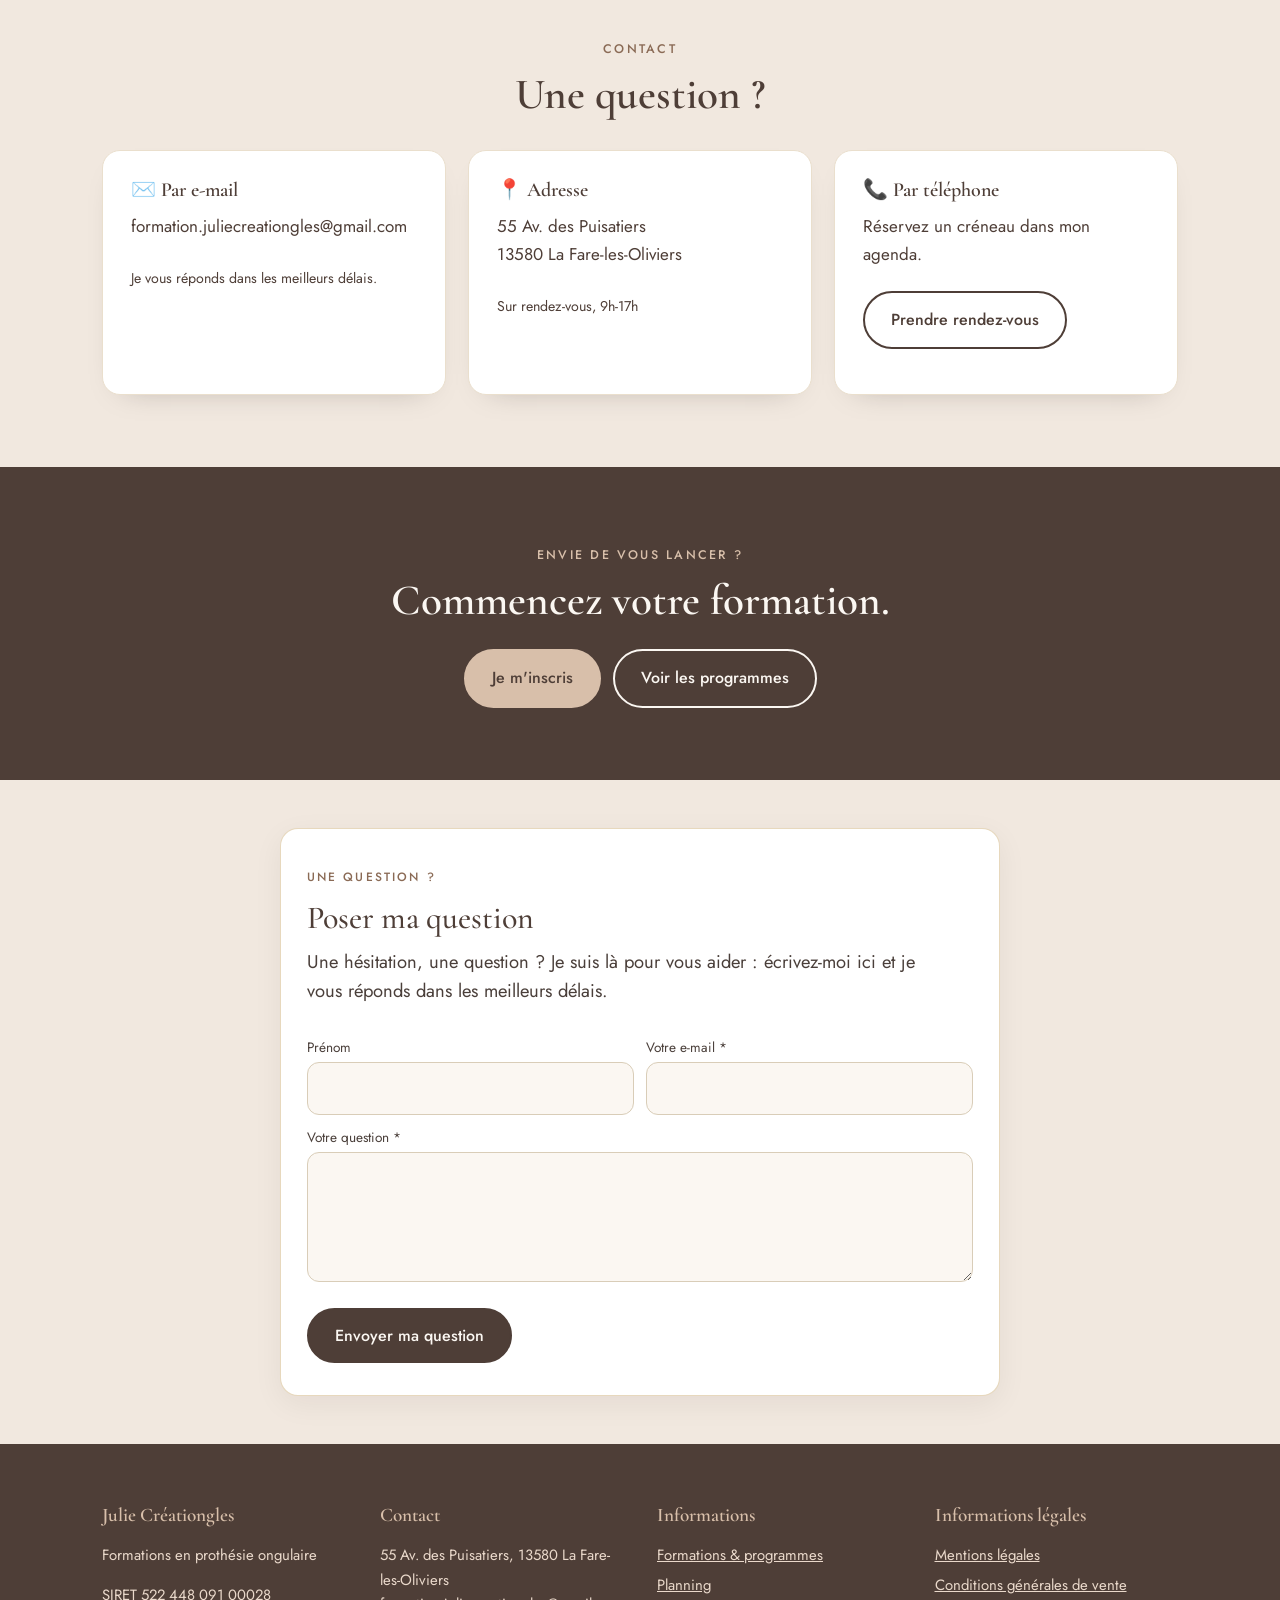
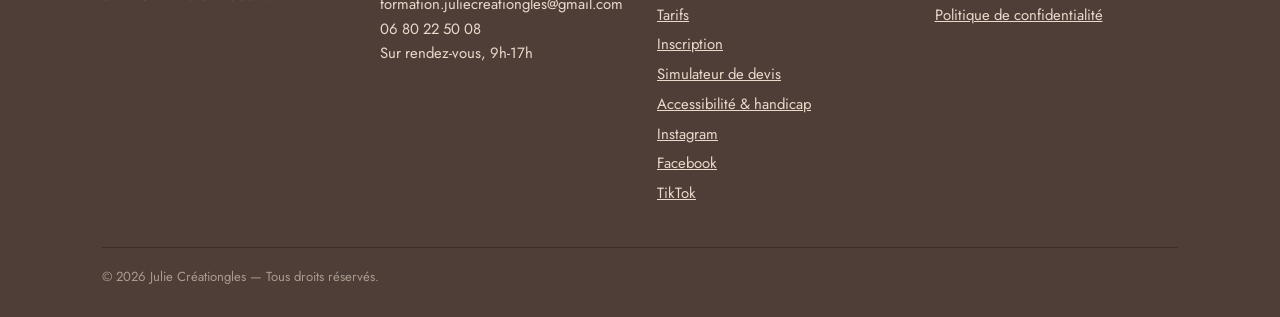
==== commit 4a5ca2dc: "Refactor session display and button alignment Removed a div for rendering sessions and adjusted butt" ====
--- a/index.html
+++ b/index.html
@@ -58,8 +58,7 @@
 <section>
   <div class="wrap">
     <div class="center"><span class="eyebrow">Prochaines dates</span><h2>Planning des sessions</h2></div>
-    <div style="margin-top:30px" data-render="sessions-3"></div>
-    <div class="center btns" style="justify-content:center"><a class="btn ghost" href="planning.html">Voir tout le planning</a></div>
+    <div class="center btns" style="justify-content:center;margin-top:24px"><a class="btn ghost" href="planning.html">Voir tout le planning</a></div>
   </div>
 </section>
 
--- a/styles.css
+++ b/styles.css
@@ -102,7 +102,7 @@
 
 /* encadrés */
 .notice{background:#fff;border-left:4px solid var(--or);border-radius:12px;padding:18px 22px;margin:22px 0}
-.notice.rose{border-color:#d98c99;background:#fdf1f3}
+.notice.rose{border-color:var(--or-fonce);background:var(--creme2);border-radius:28px}
 .embed{background:#fff;border:1px dashed #d9c8ae;border-radius:var(--rayon);padding:34px;text-align:center}
 .embed iframe{width:100%;min-height:720px;border:0;border-radius:12px}
 .embed.ready{padding:0;border:0;background:none}
@@ -183,3 +183,7 @@
   .hero-visual img { object-position: 50% 15%; }
   .hero-visual .tag { display: none; }
 }
+
+/* PHOTO QUI SUIS-JE : cadrée de la tête aux hanches */
+.about .photo img.buste { object-position: 50% 0; transform: scale(1.55); transform-origin: 50% 0; }
+@media (max-width: 860px) { .about .photo { width: 100%; margin: 0 auto; } }
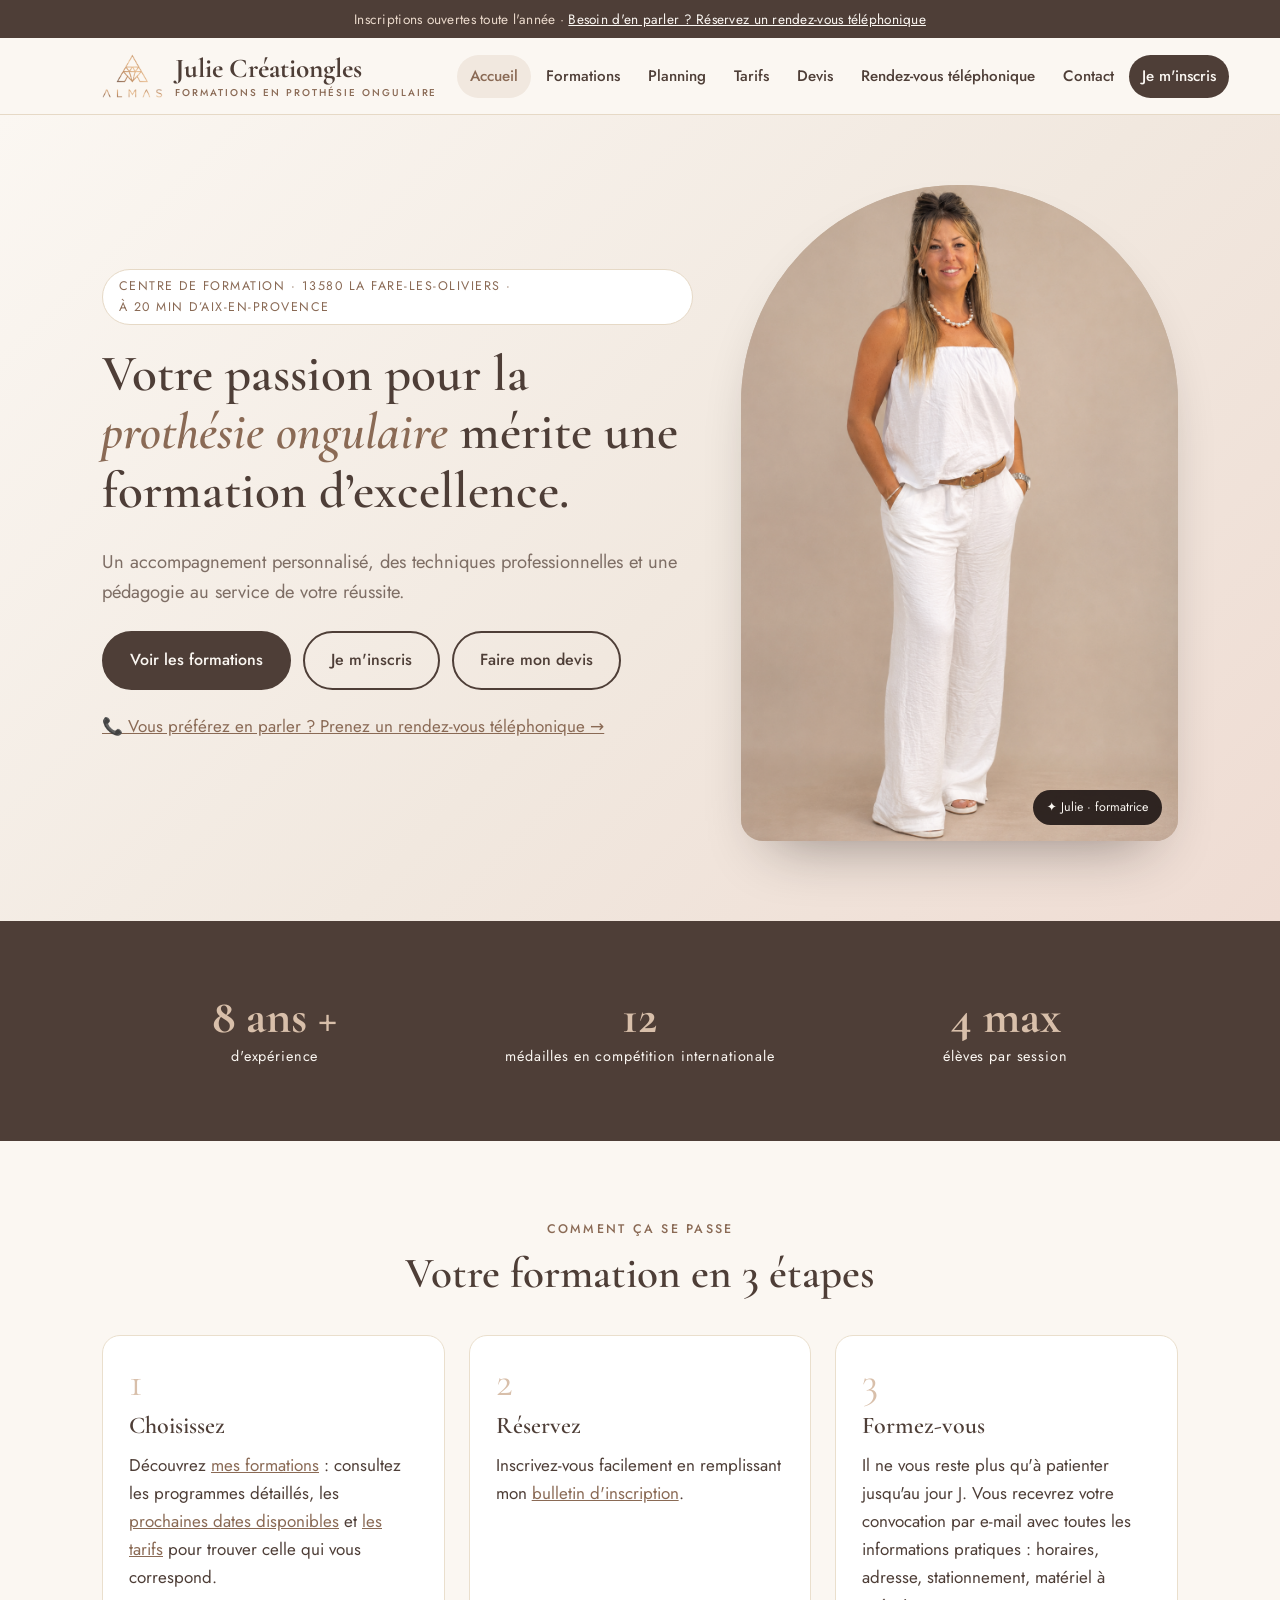
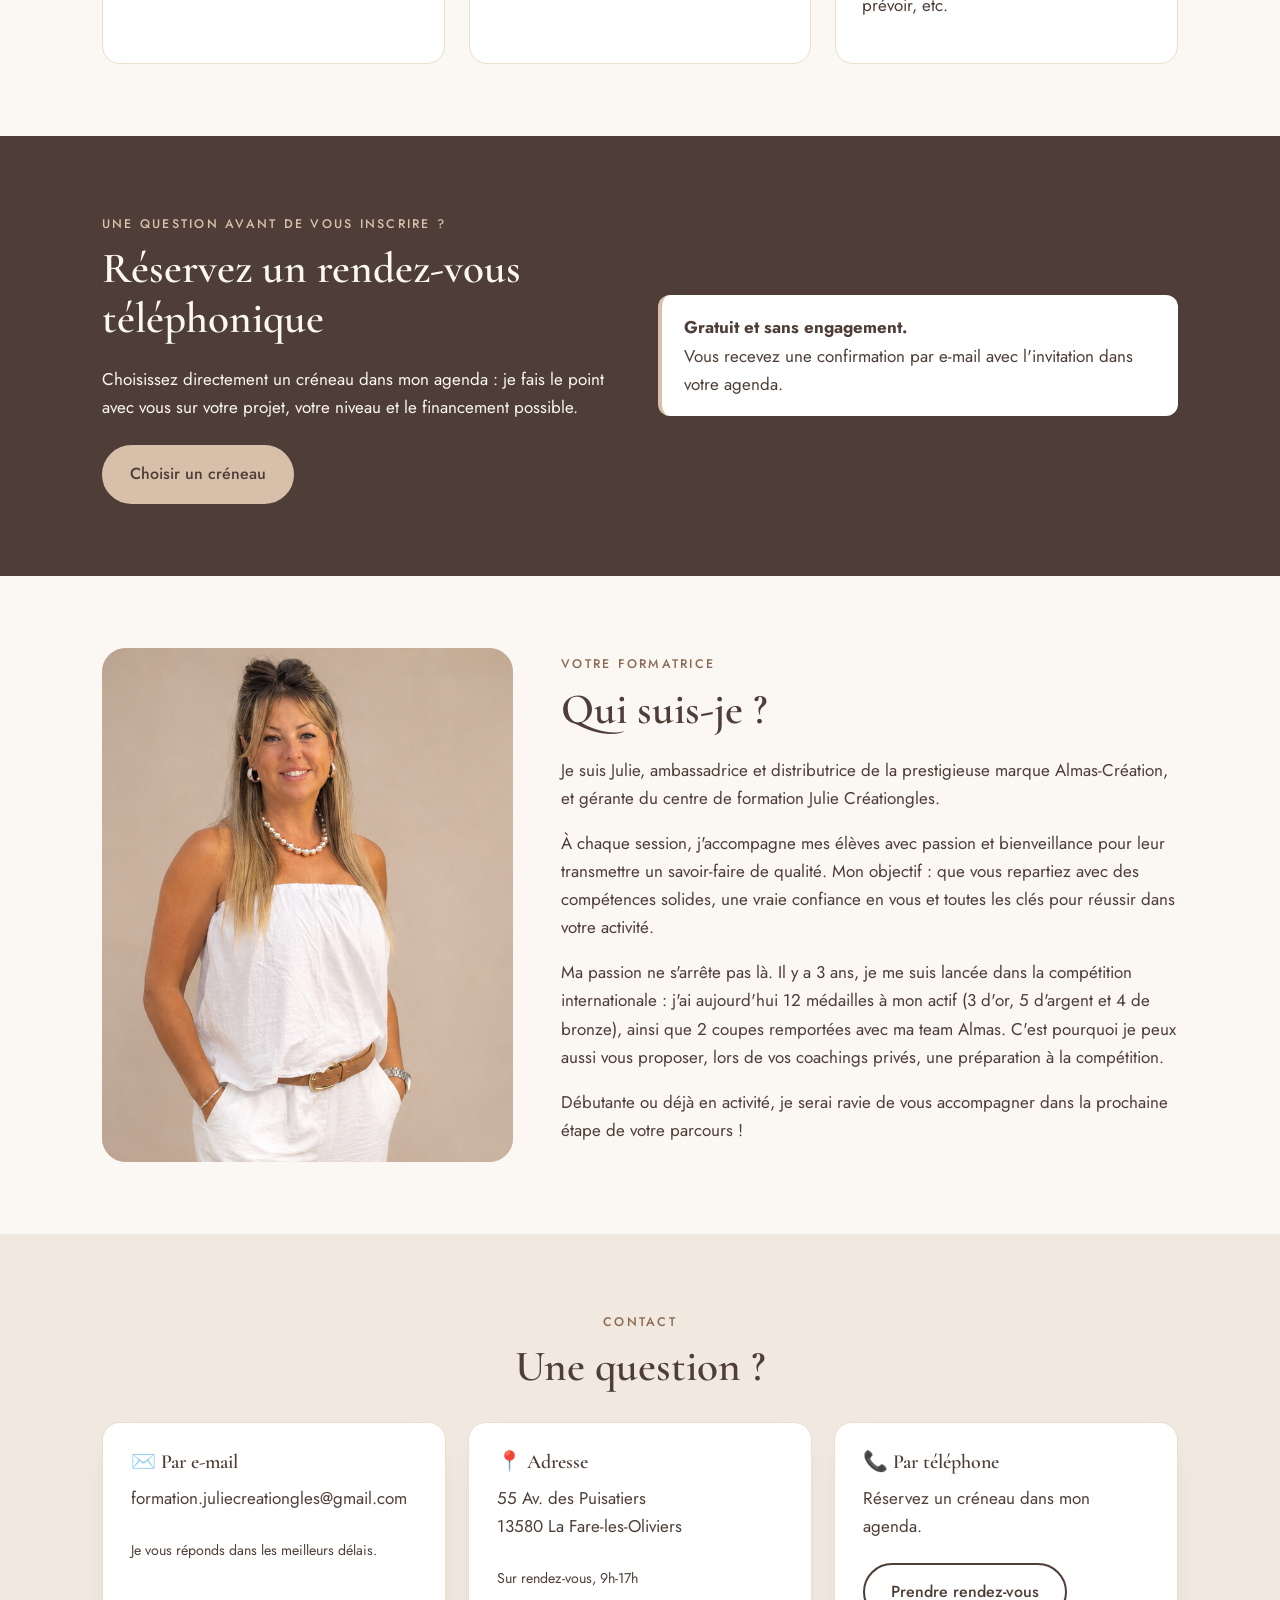
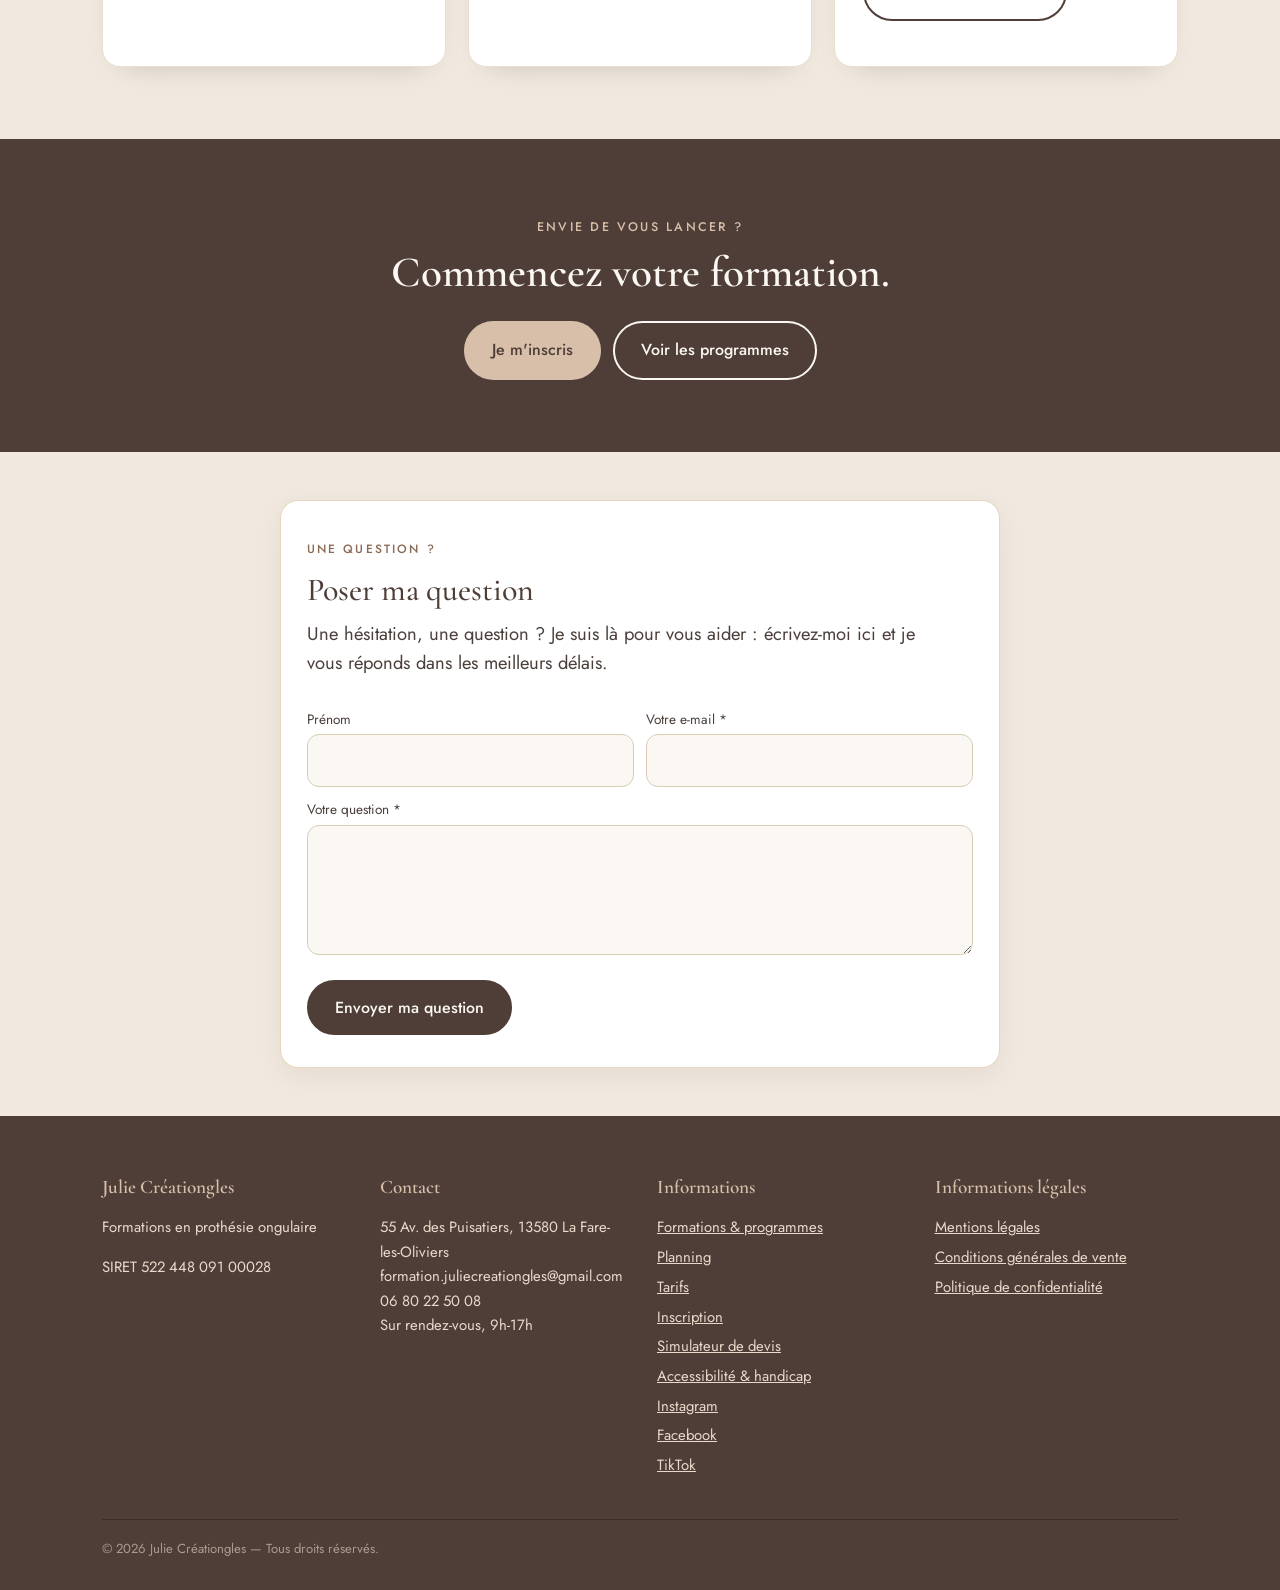
==== commit 76d40445: "Remove formations and planning sections from index.html Removed sections for formations and planning" ====
--- a/index.html
+++ b/index.html
@@ -43,22 +43,6 @@
       <div class="step"><h3>Réservez</h3><p>Inscrivez-vous facilement en remplissant mon <a href="inscription.html">bulletin d'inscription</a>.</p></div>
       <div class="step"><h3>Formez-vous</h3><p>Il ne vous reste plus qu'à patienter jusqu'au jour J. Vous recevrez votre convocation par e-mail avec toutes les informations pratiques : horaires, adresse, stationnement, matériel à prévoir, etc.</p></div>
     </div>
-  </div>
-</section>
-
-<section class="alt">
-  <div class="wrap">
-    <div class="center"><span class="eyebrow">Mes formations</span><h2>Choisissez votre formation</h2>
-      <p class="lead">Du démarrage au perfectionnement, un parcours adapté à votre niveau.</p></div>
-    <div class="cards" data-render="cards-all"></div>
-    <div class="center btns" style="justify-content:center"><a class="btn" href="formations.html">Toutes les formations & programmes</a></div>
-  </div>
-</section>
-
-<section>
-  <div class="wrap">
-    <div class="center"><span class="eyebrow">Prochaines dates</span><h2>Planning des sessions</h2></div>
-    <div class="center btns" style="justify-content:center;margin-top:24px"><a class="btn ghost" href="planning.html">Voir tout le planning</a></div>
   </div>
 </section>
 
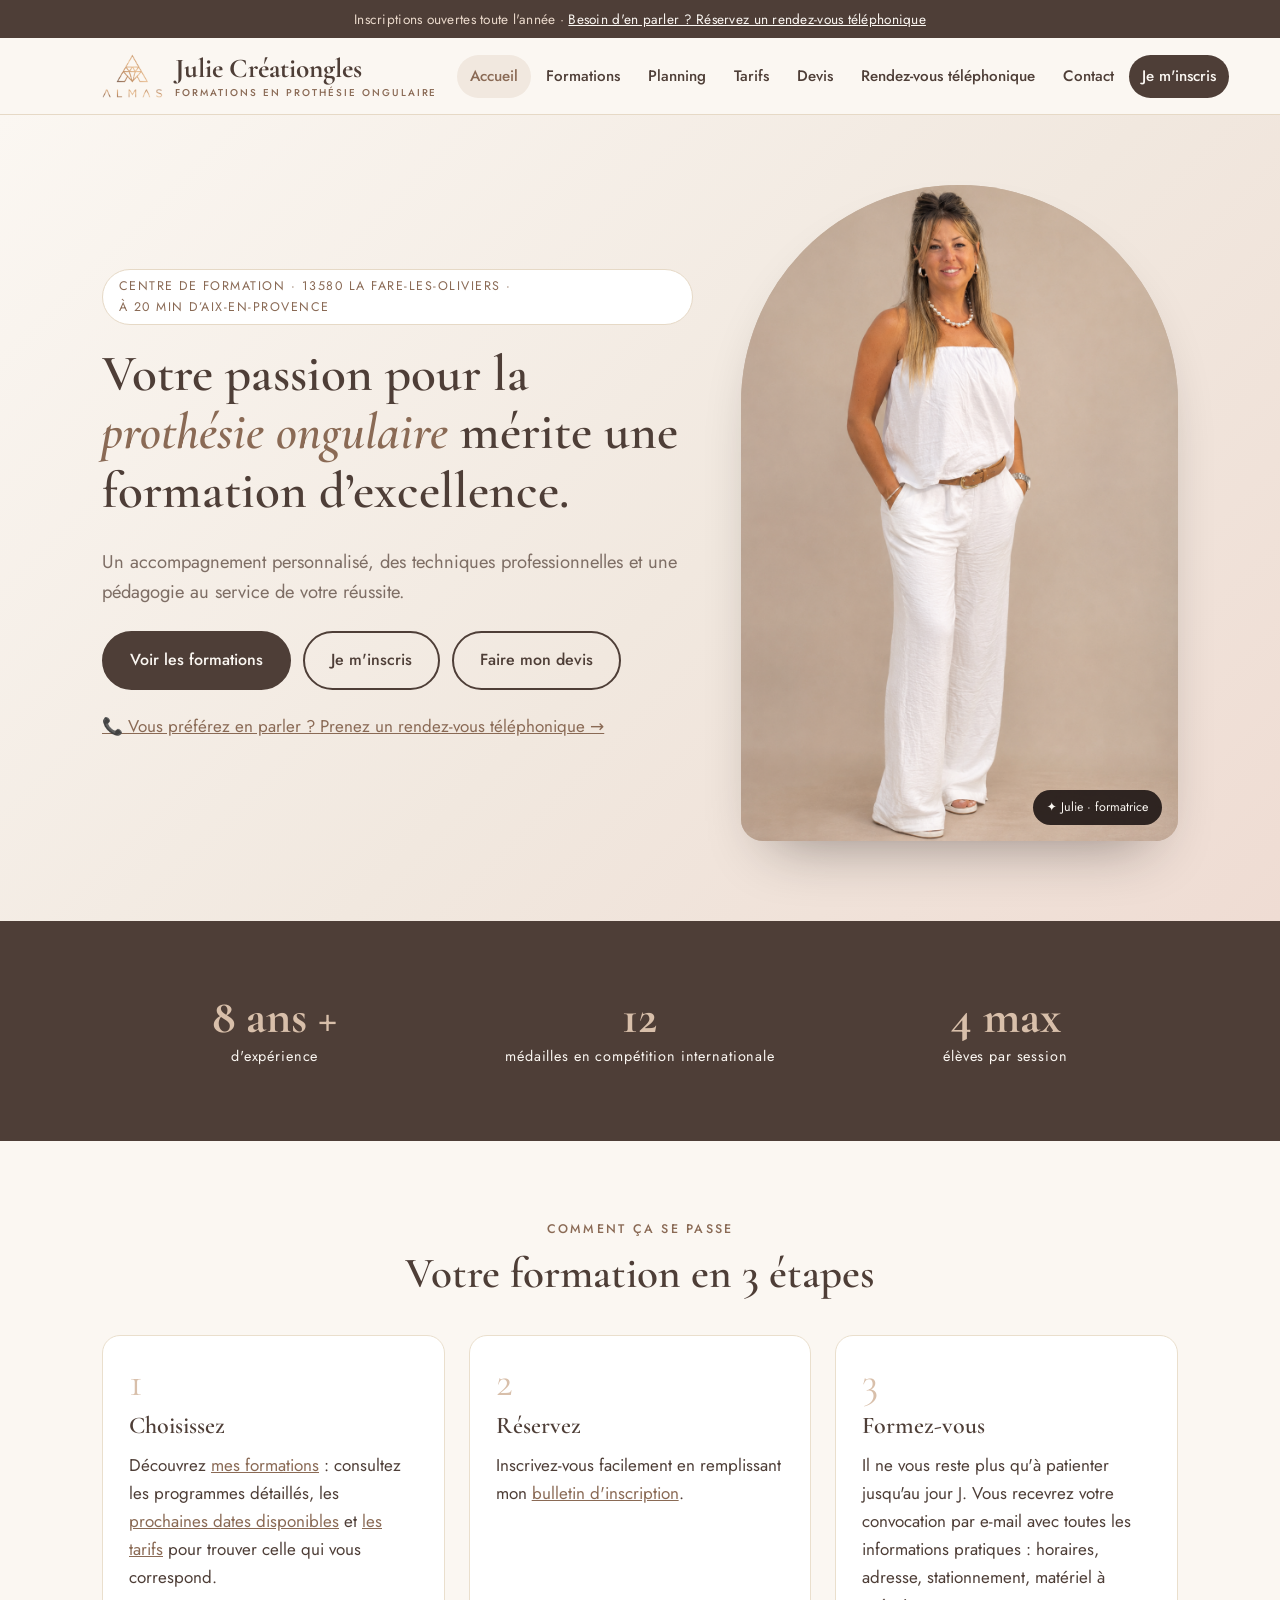
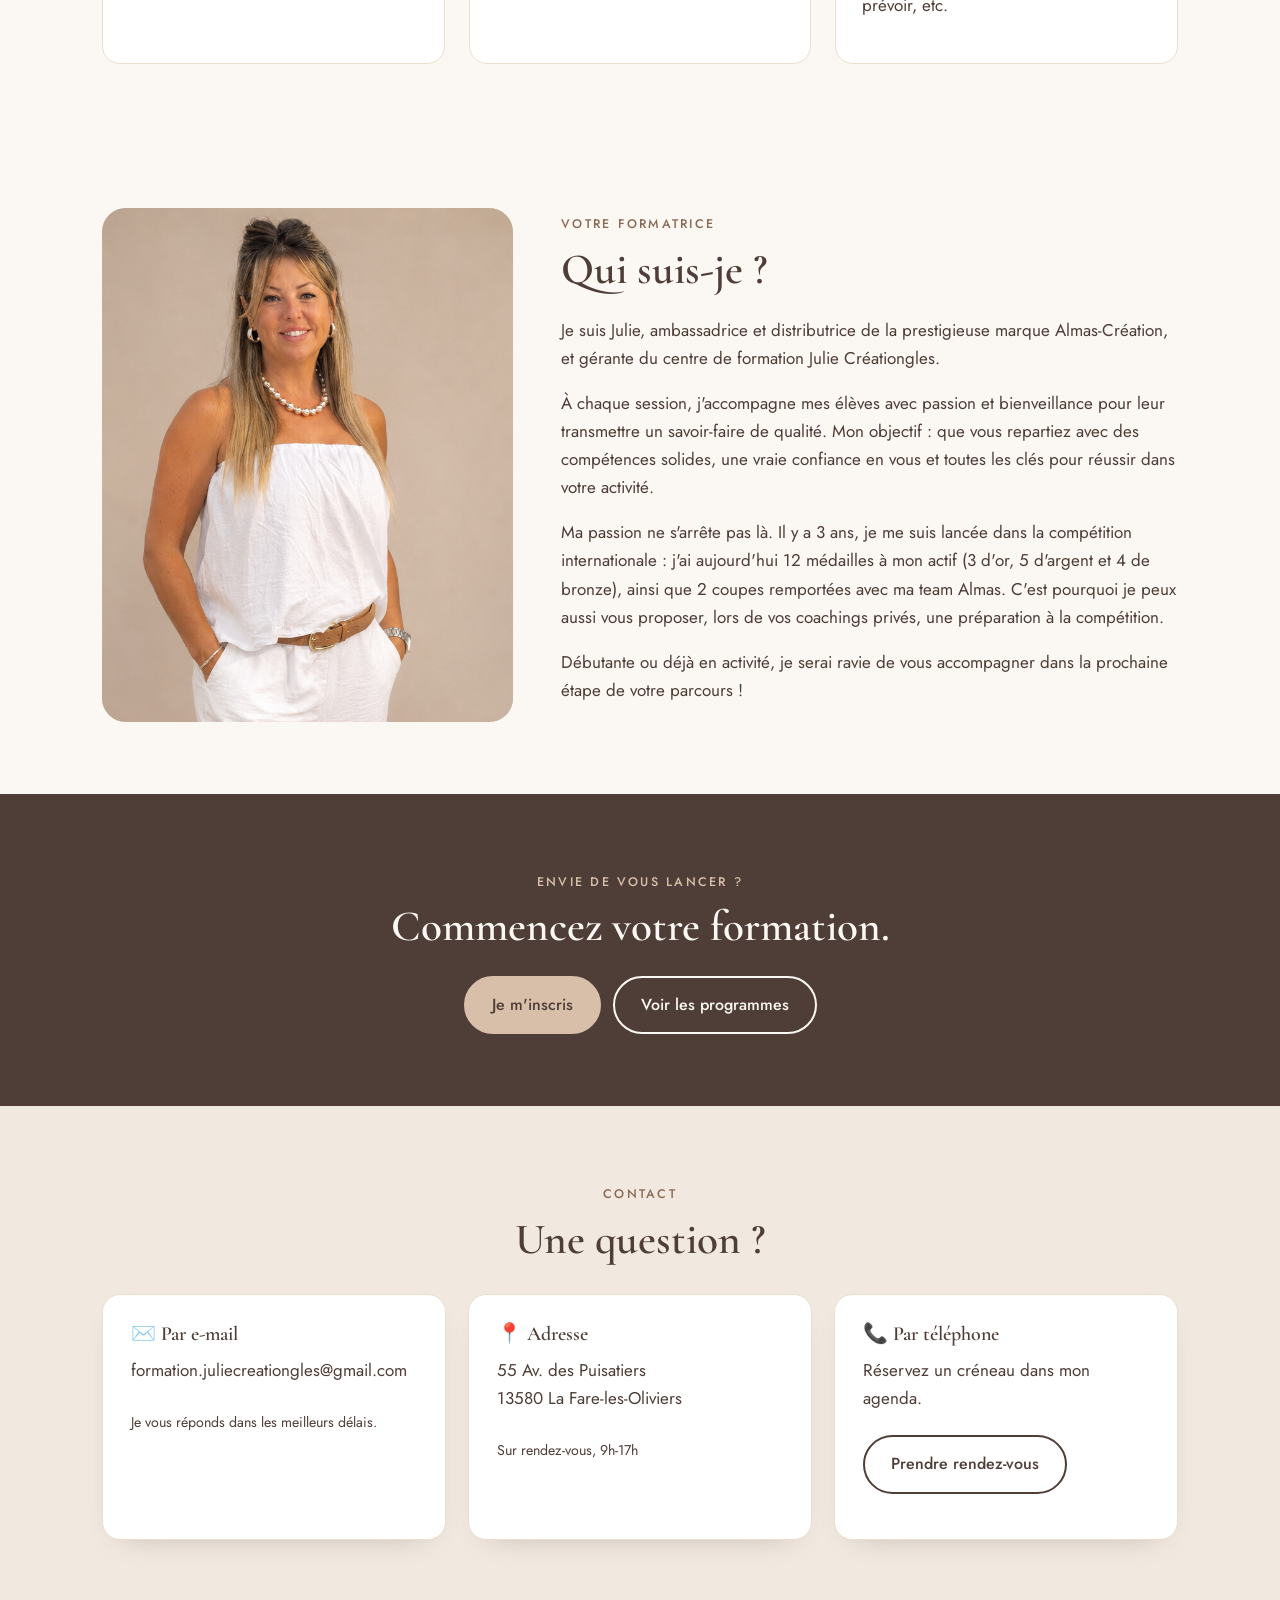
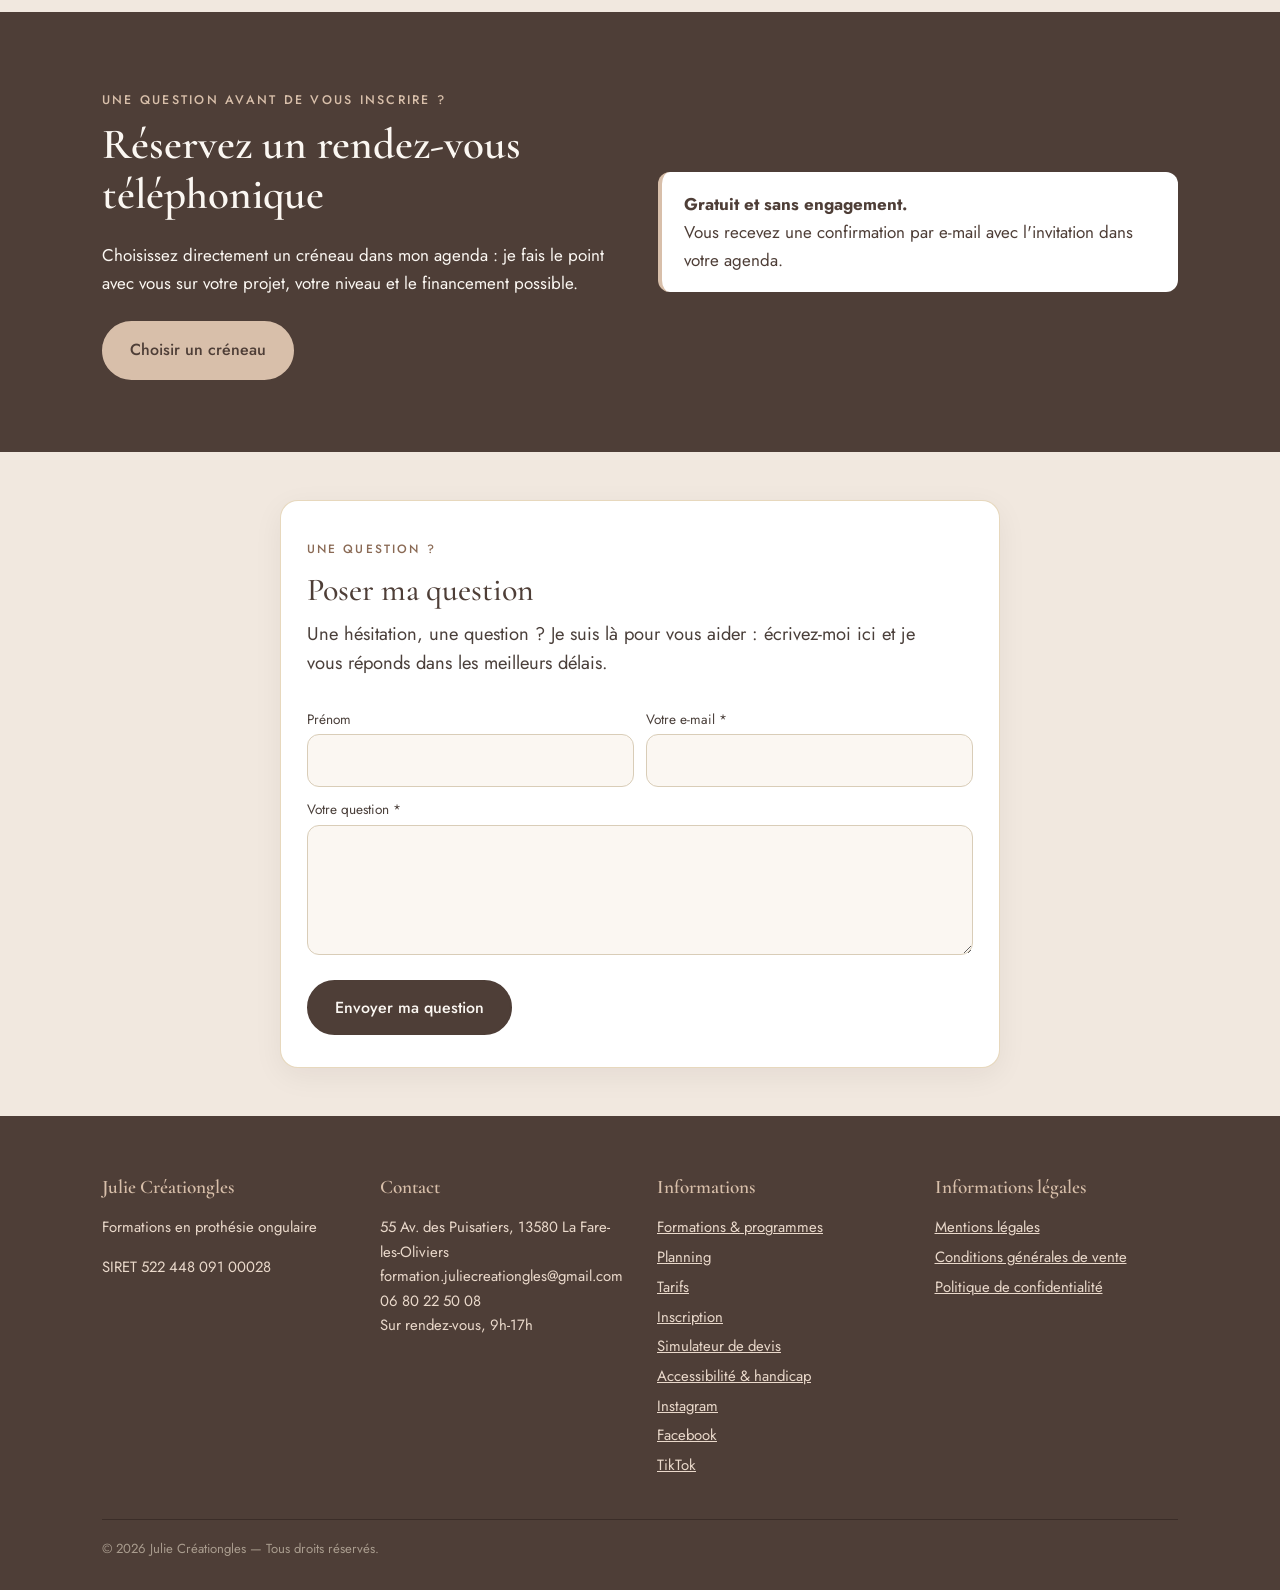
==== commit 5d3636bc: "Refactor sections in index.html for clarity" ====
--- a/index.html
+++ b/index.html
@@ -46,17 +46,6 @@
   </div>
 </section>
 
-<section class="dark">
-  <div class="wrap rdv">
-    <div>
-      <span class="eyebrow">Une question avant de vous inscrire ?</span>
-      <h2>Réservez un rendez-vous téléphonique</h2>
-      <p>Choisissez directement un créneau dans mon agenda : je fais le point avec vous sur votre projet, votre niveau et le financement possible.</p>
-      <div class="btns"><a class="btn or" href="rendez-vous.html">Choisir un créneau</a></div>
-    </div>
-    <div class="notice" style="color:var(--texte)"><strong>Gratuit et sans engagement.</strong><br>Vous recevez une confirmation par e-mail avec l'invitation dans votre agenda.</div>
-  </div>
-</section>
 
 <section>
   <div class="wrap about">
@@ -66,6 +55,13 @@
       <h2>Qui suis-je ?</h2>
       <div data-site="a_propos"></div>
     </div>
+  </div>
+</section>
+<section class="dark center">
+  <div class="wrap">
+    <span class="eyebrow">Envie de vous lancer ?</span>
+    <h2>Commencez votre formation.</h2>
+    <div class="btns" style="justify-content:center"><a class="btn or" href="inscription.html">Je m'inscris</a><a class="btn ghost" href="formations.html">Voir les programmes</a></div>
   </div>
 </section>
 
@@ -81,14 +77,18 @@
     </div>
   </div>
 </section>
-
-<section class="dark center">
-  <div class="wrap">
-    <span class="eyebrow">Envie de vous lancer ?</span>
-    <h2>Commencez votre formation.</h2>
-    <div class="btns" style="justify-content:center"><a class="btn or" href="inscription.html">Je m'inscris</a><a class="btn ghost" href="formations.html">Voir les programmes</a></div>
+<section class="dark">
+  <div class="wrap rdv">
+    <div>
+      <span class="eyebrow">Une question avant de vous inscrire ?</span>
+      <h2>Réservez un rendez-vous téléphonique</h2>
+      <p>Choisissez directement un créneau dans mon agenda : je fais le point avec vous sur votre projet, votre niveau et le financement possible.</p>
+      <div class="btns"><a class="btn or" href="rendez-vous.html">Choisir un créneau</a></div>
+    </div>
+    <div class="notice" style="color:var(--texte)"><strong>Gratuit et sans engagement.</strong><br>Vous recevez une confirmation par e-mail avec l'invitation dans votre agenda.</div>
   </div>
 </section>
+
 
 </main>
 <div id="site-footer"></div>
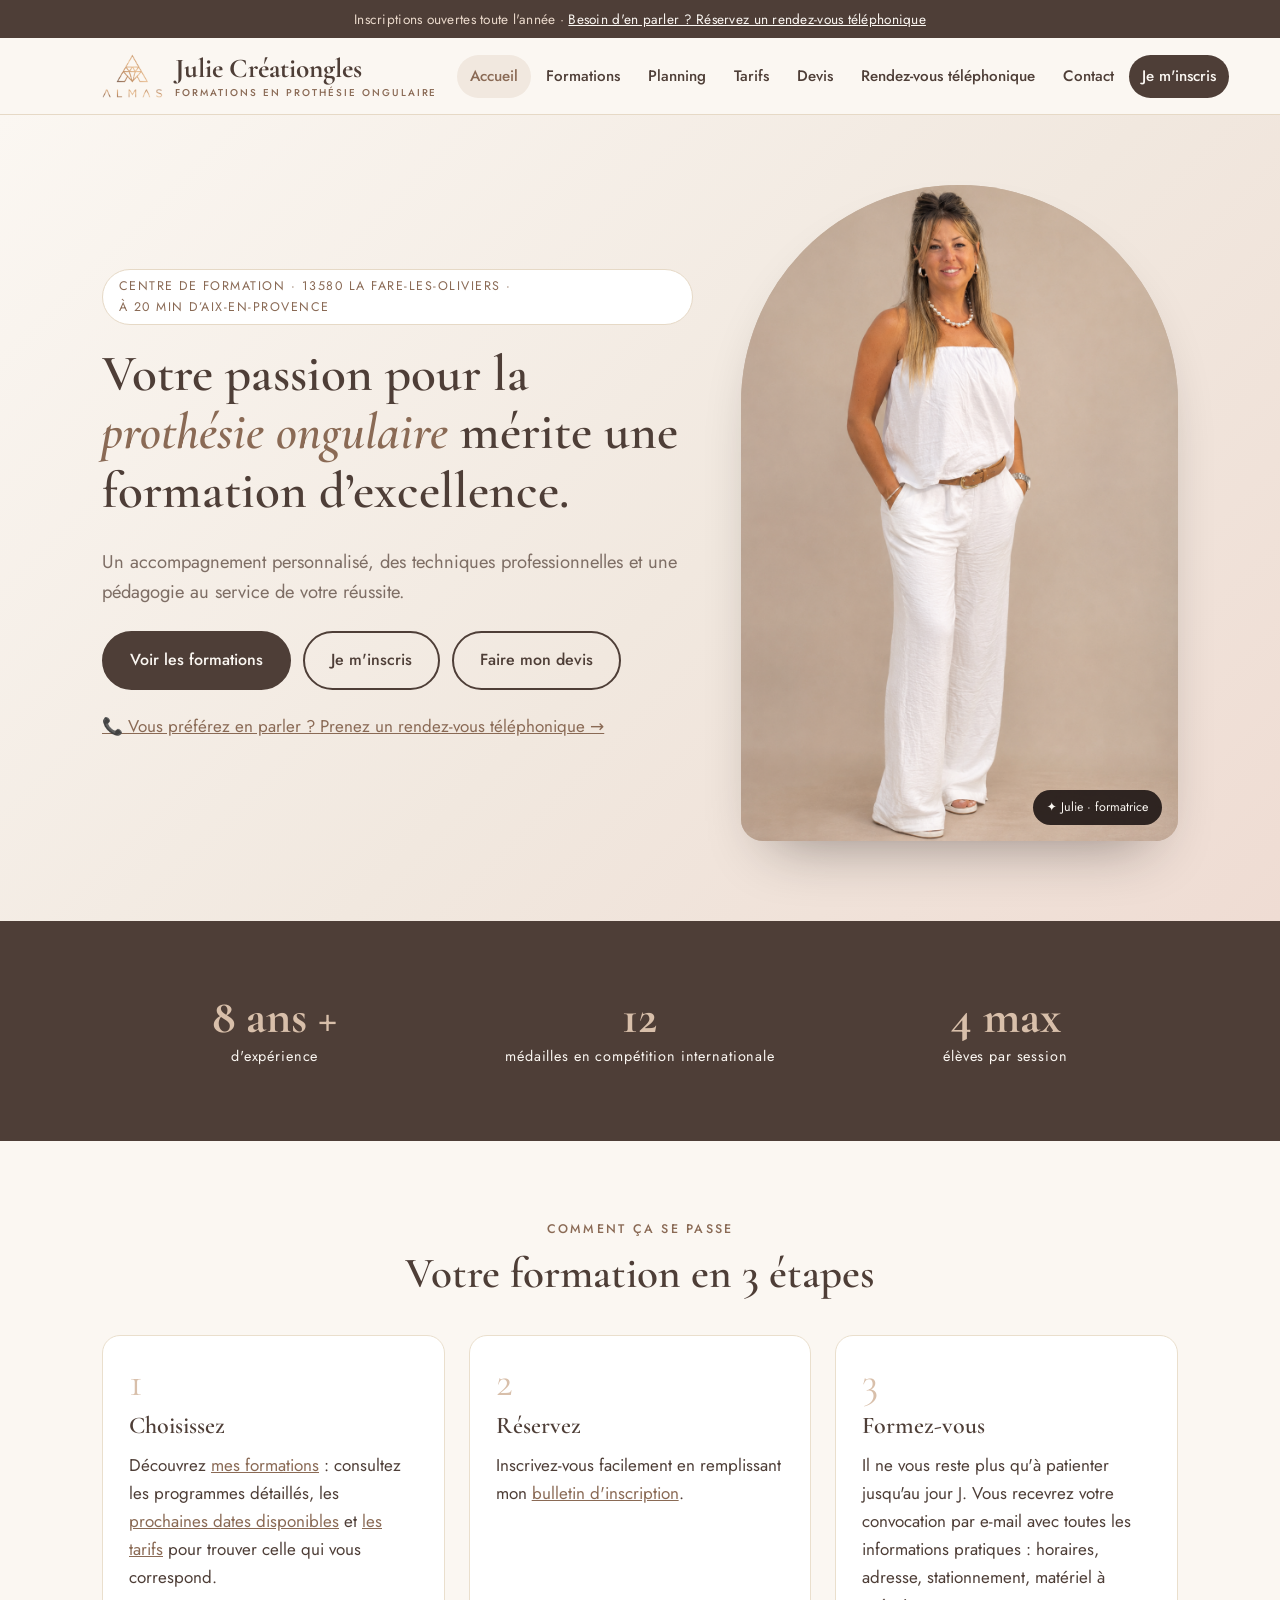
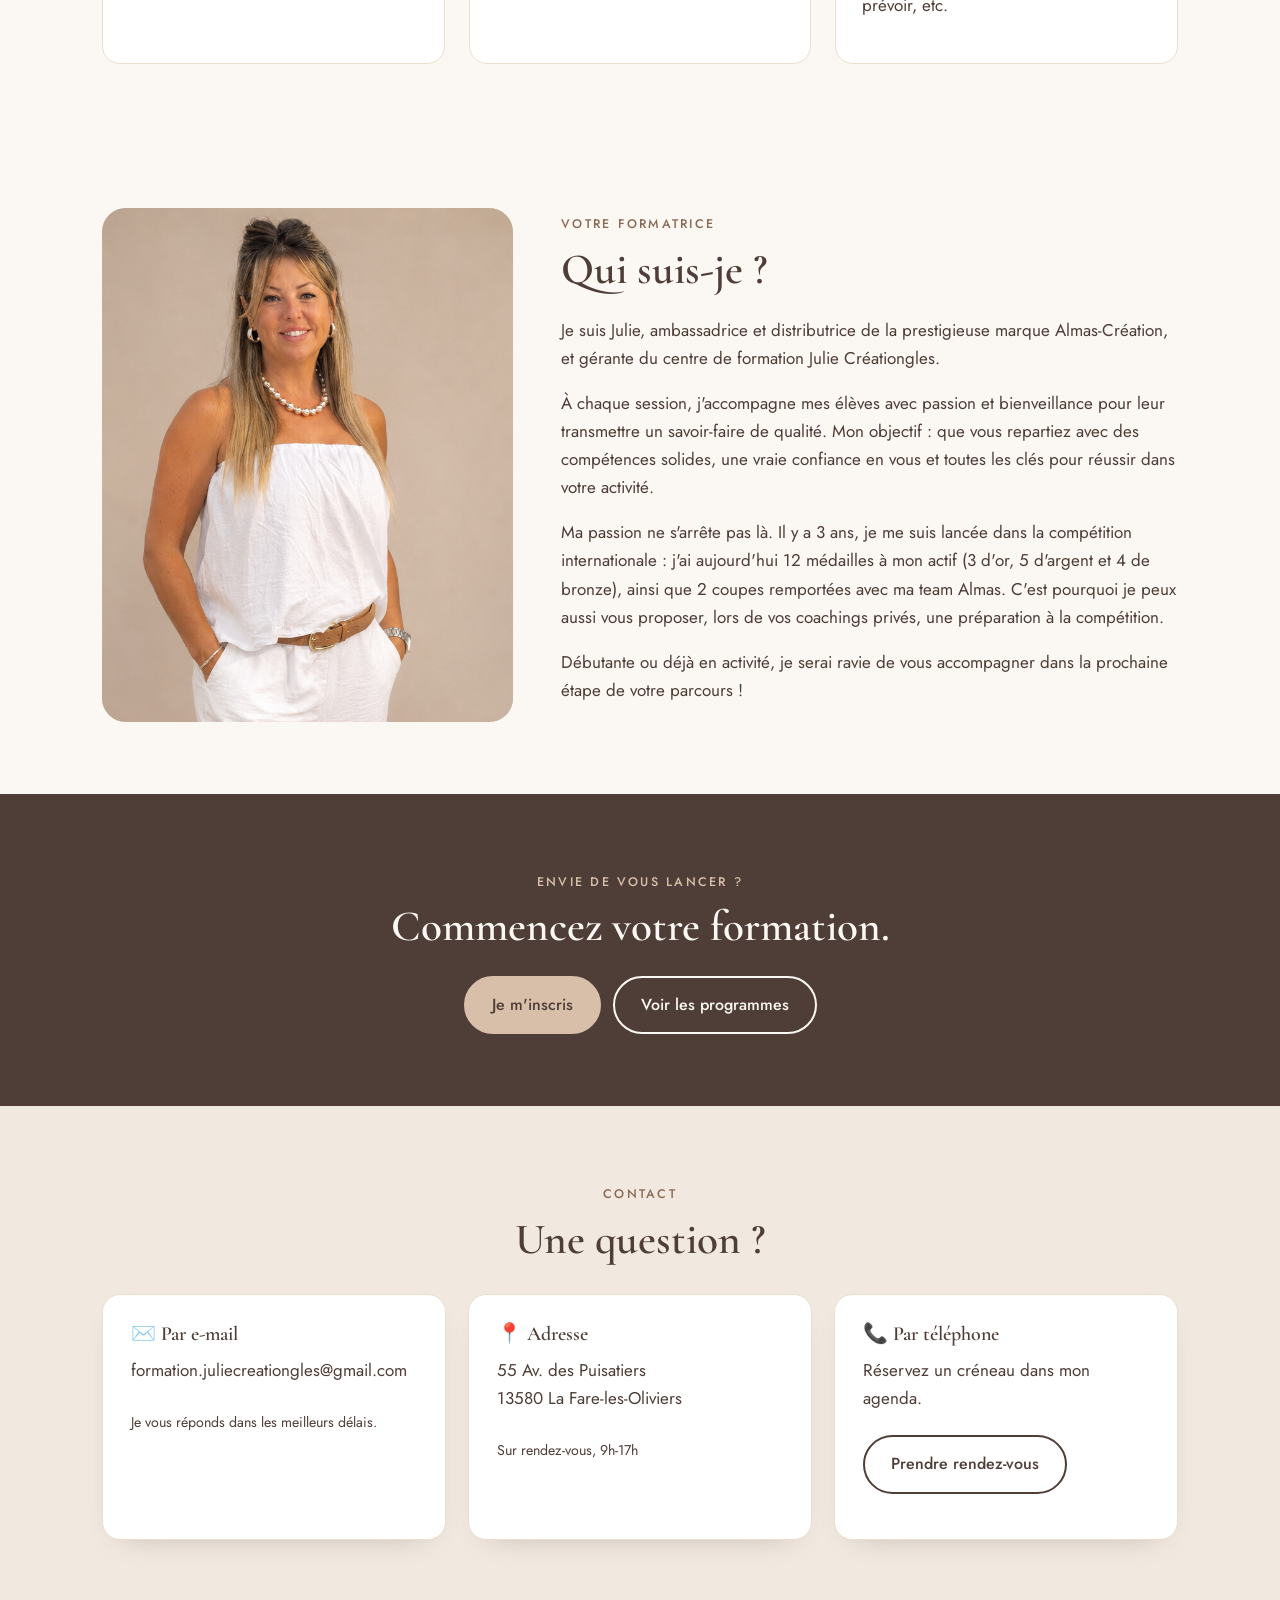
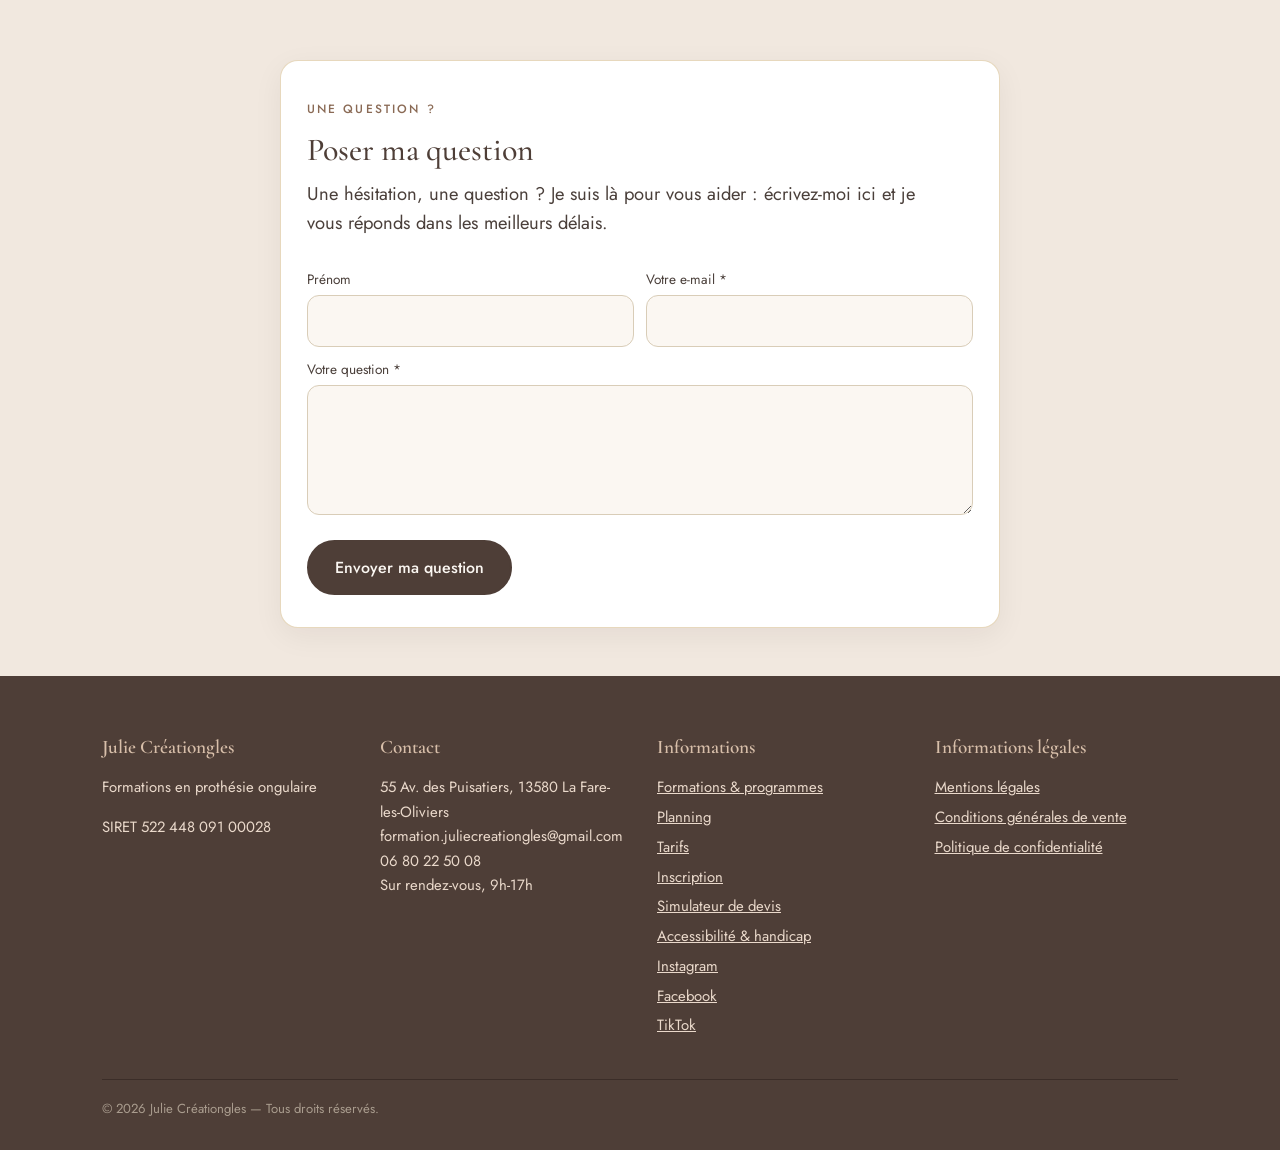
==== commit 01a22260: "Remove phone appointment scheduling section Removed the dark section for scheduling phone appointmen" ====
--- a/index.html
+++ b/index.html
@@ -77,17 +77,6 @@
     </div>
   </div>
 </section>
-<section class="dark">
-  <div class="wrap rdv">
-    <div>
-      <span class="eyebrow">Une question avant de vous inscrire ?</span>
-      <h2>Réservez un rendez-vous téléphonique</h2>
-      <p>Choisissez directement un créneau dans mon agenda : je fais le point avec vous sur votre projet, votre niveau et le financement possible.</p>
-      <div class="btns"><a class="btn or" href="rendez-vous.html">Choisir un créneau</a></div>
-    </div>
-    <div class="notice" style="color:var(--texte)"><strong>Gratuit et sans engagement.</strong><br>Vous recevez une confirmation par e-mail avec l'invitation dans votre agenda.</div>
-  </div>
-</section>
 
 
 </main>
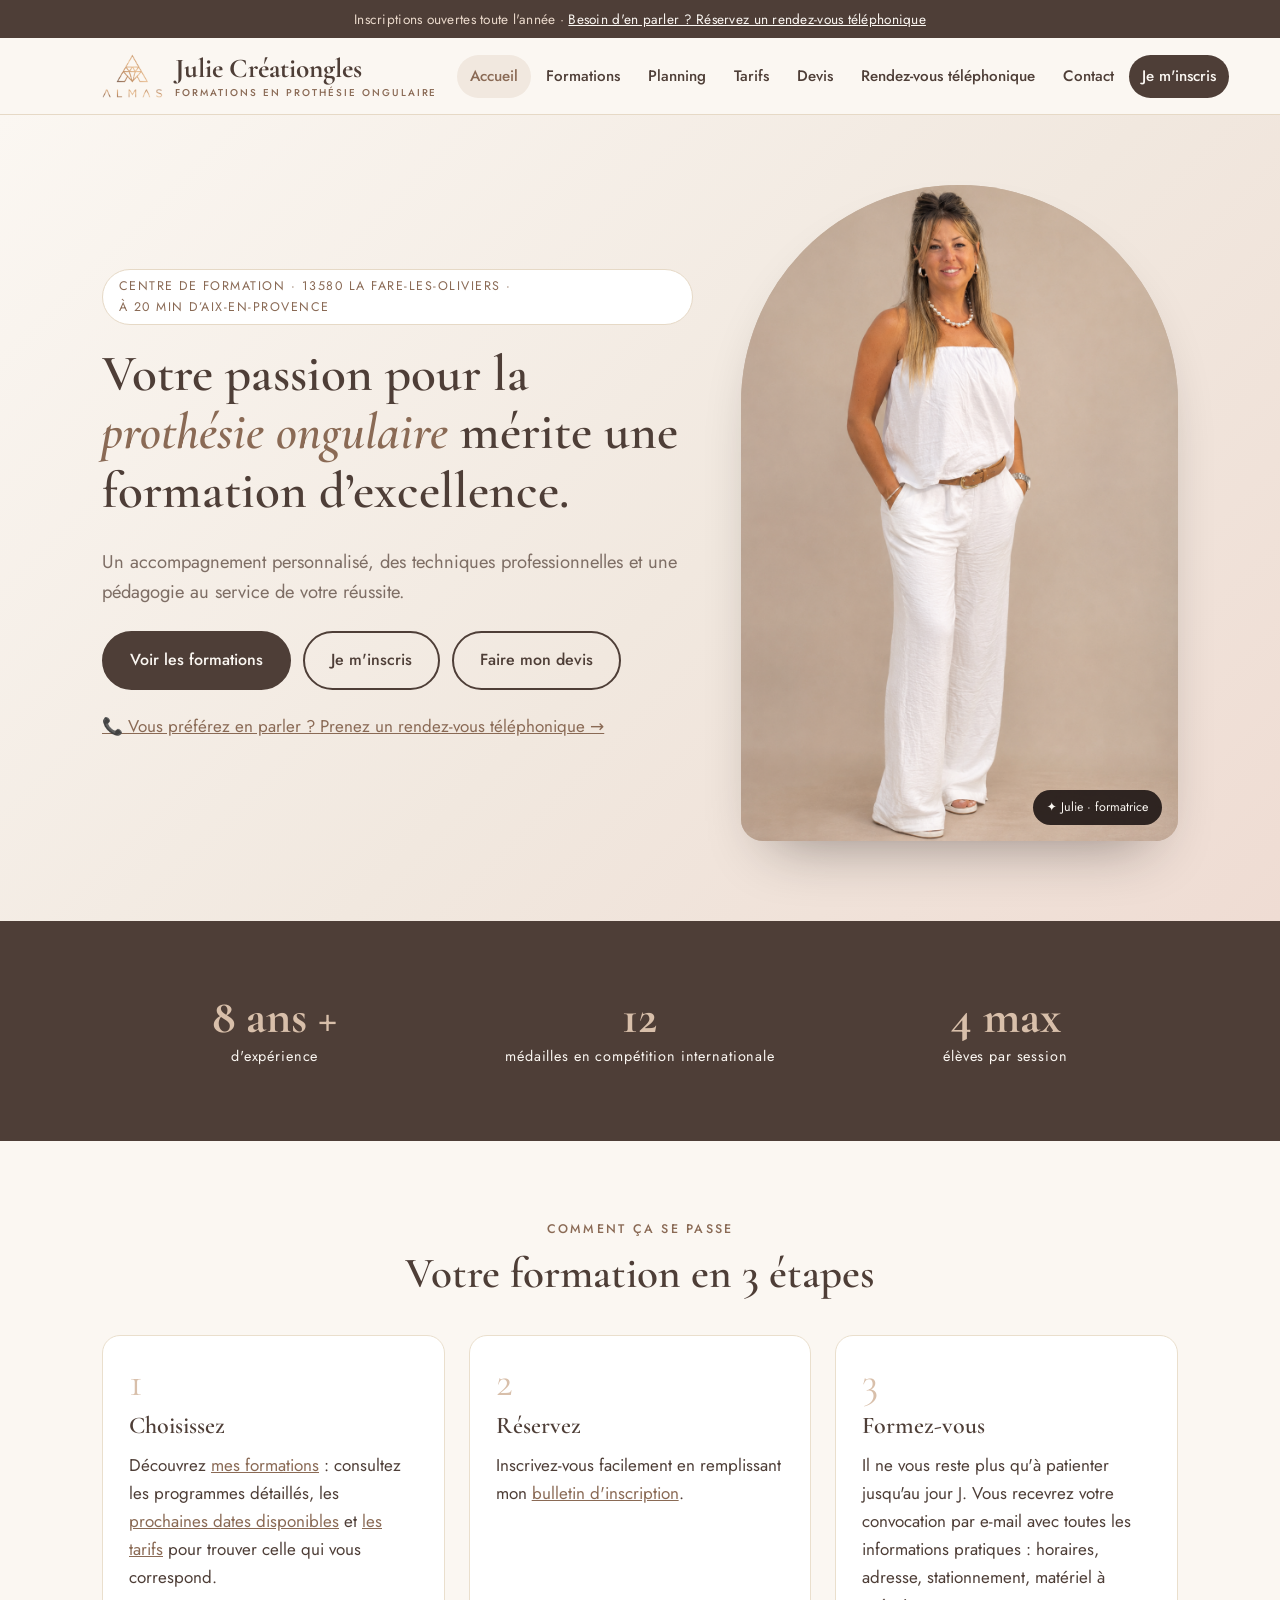
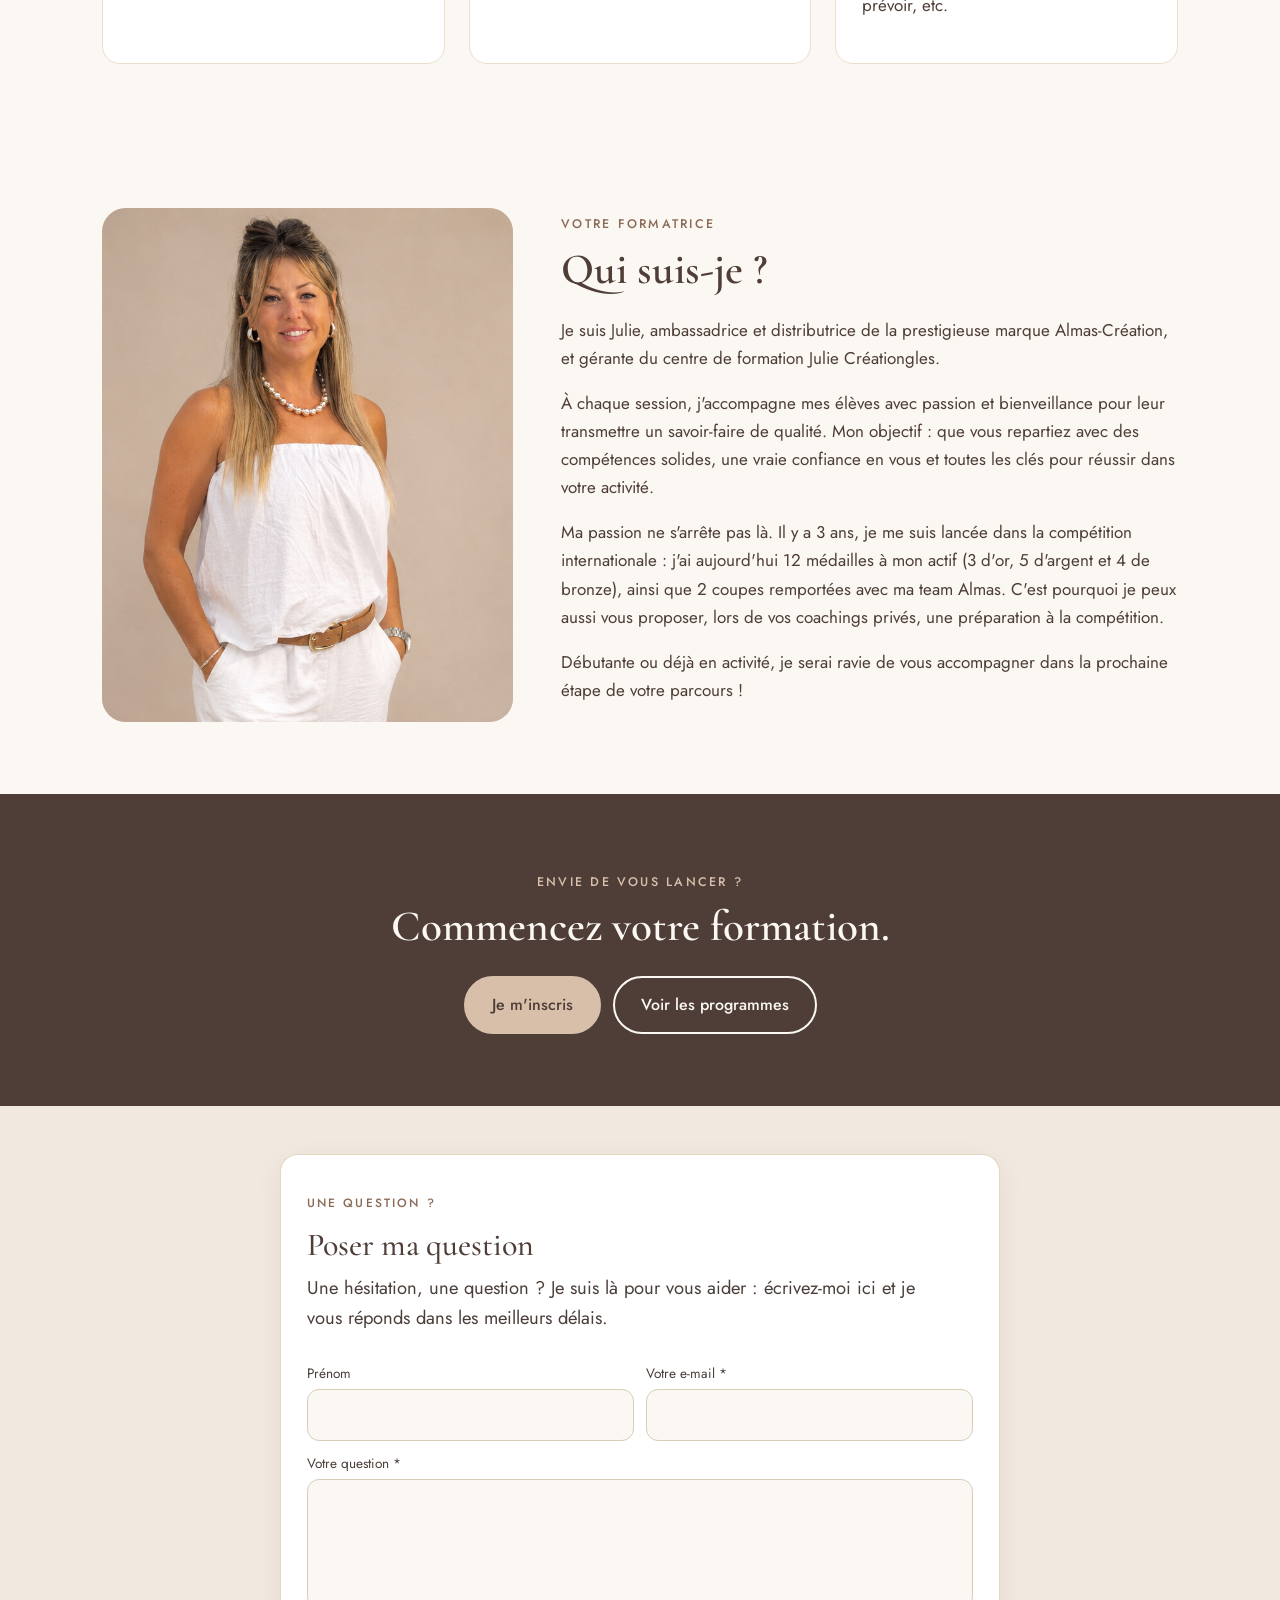
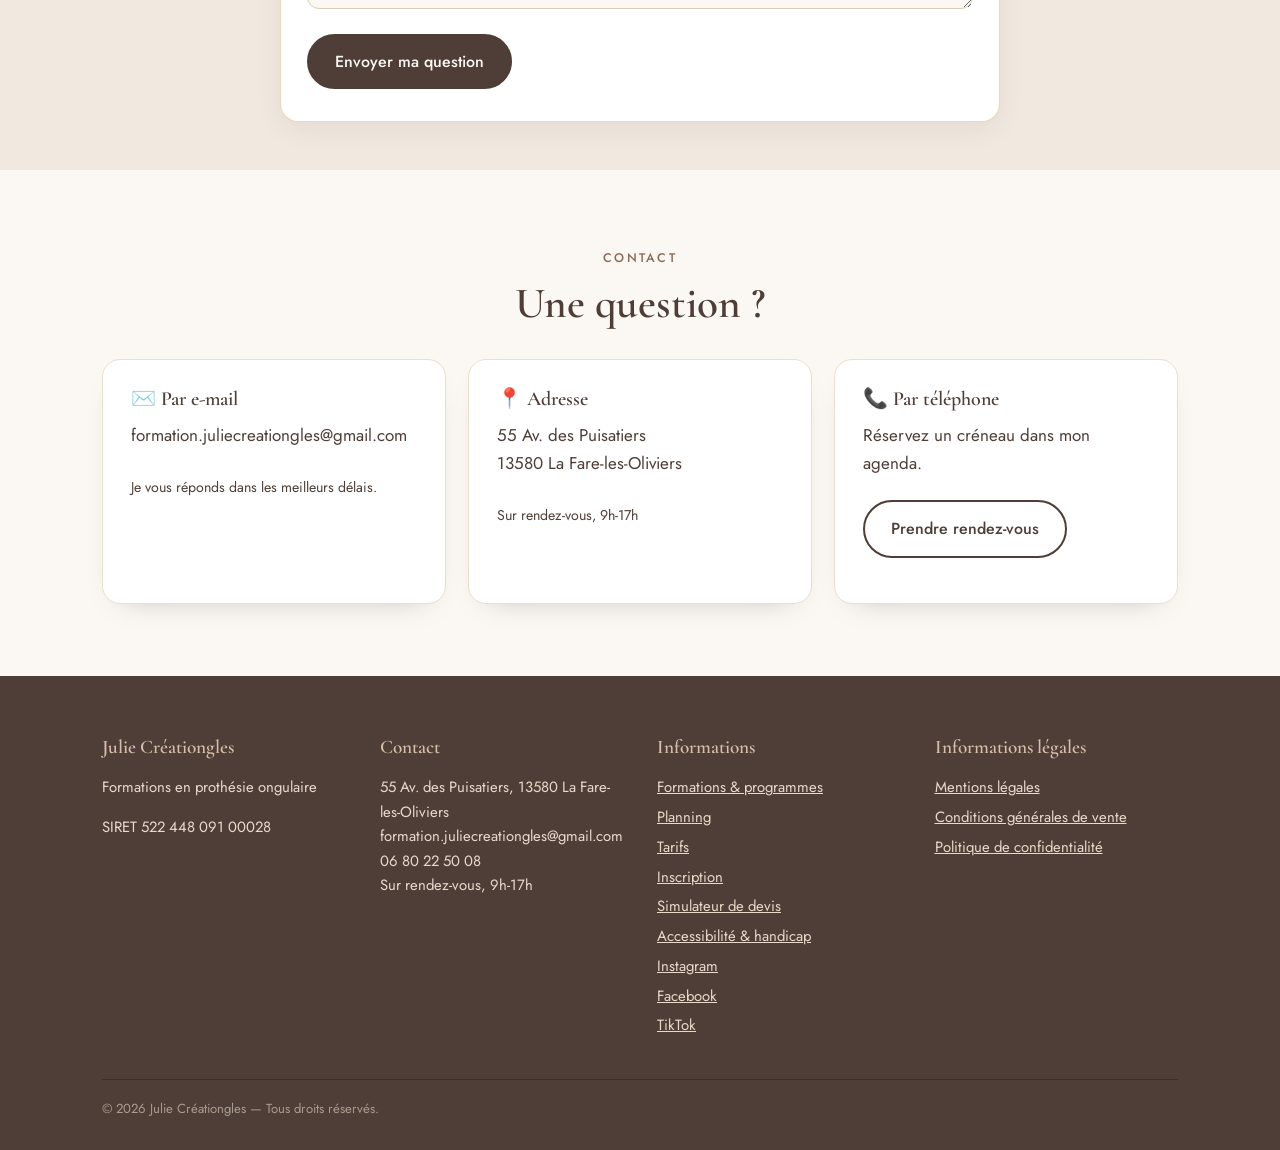
==== commit eda25da4: "Change section class to id for contact section" ====
--- a/index.html
+++ b/index.html
@@ -67,7 +67,7 @@
 
 <div data-render="avis"></div>
 
-<section class="alt" id="contact">
+<section id="contact">
   <div class="wrap">
     <div class="center"><span class="eyebrow">Contact</span><h2>Une question ?</h2></div>
     <div class="contact-grid">
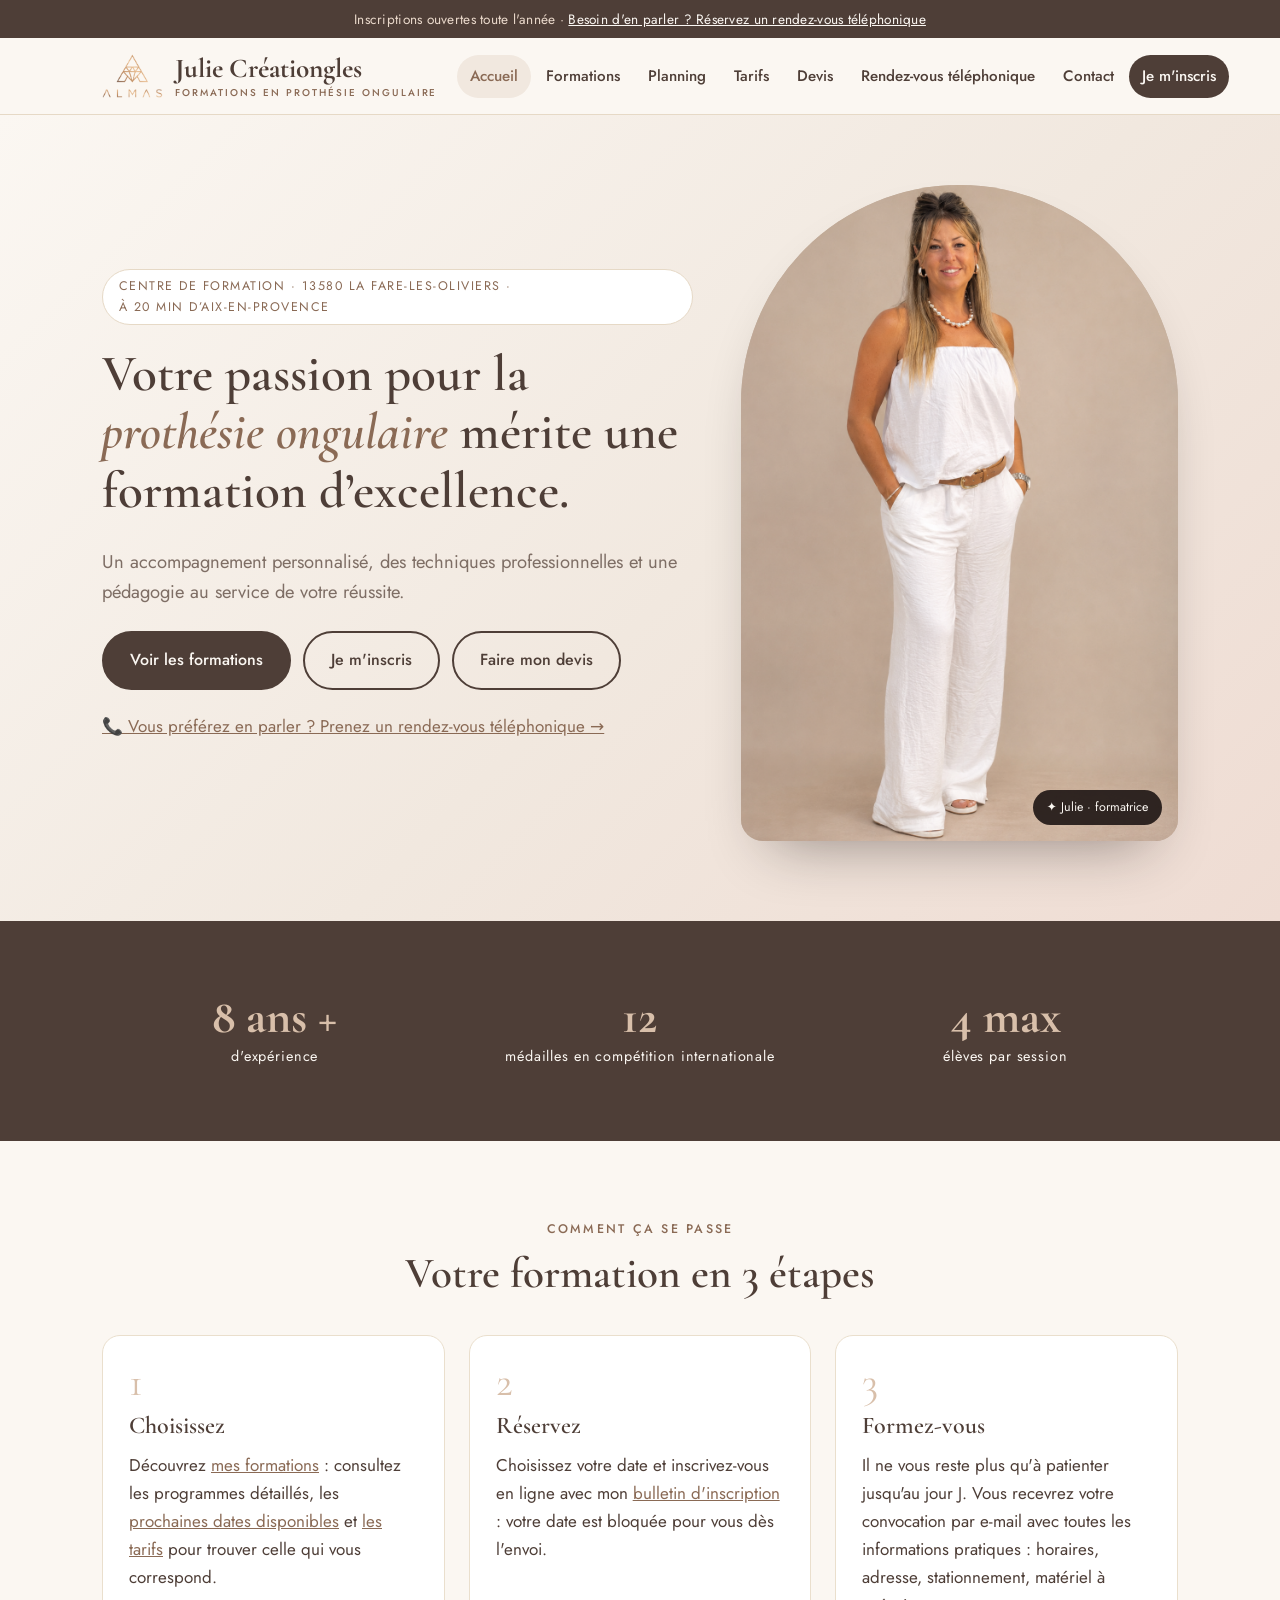
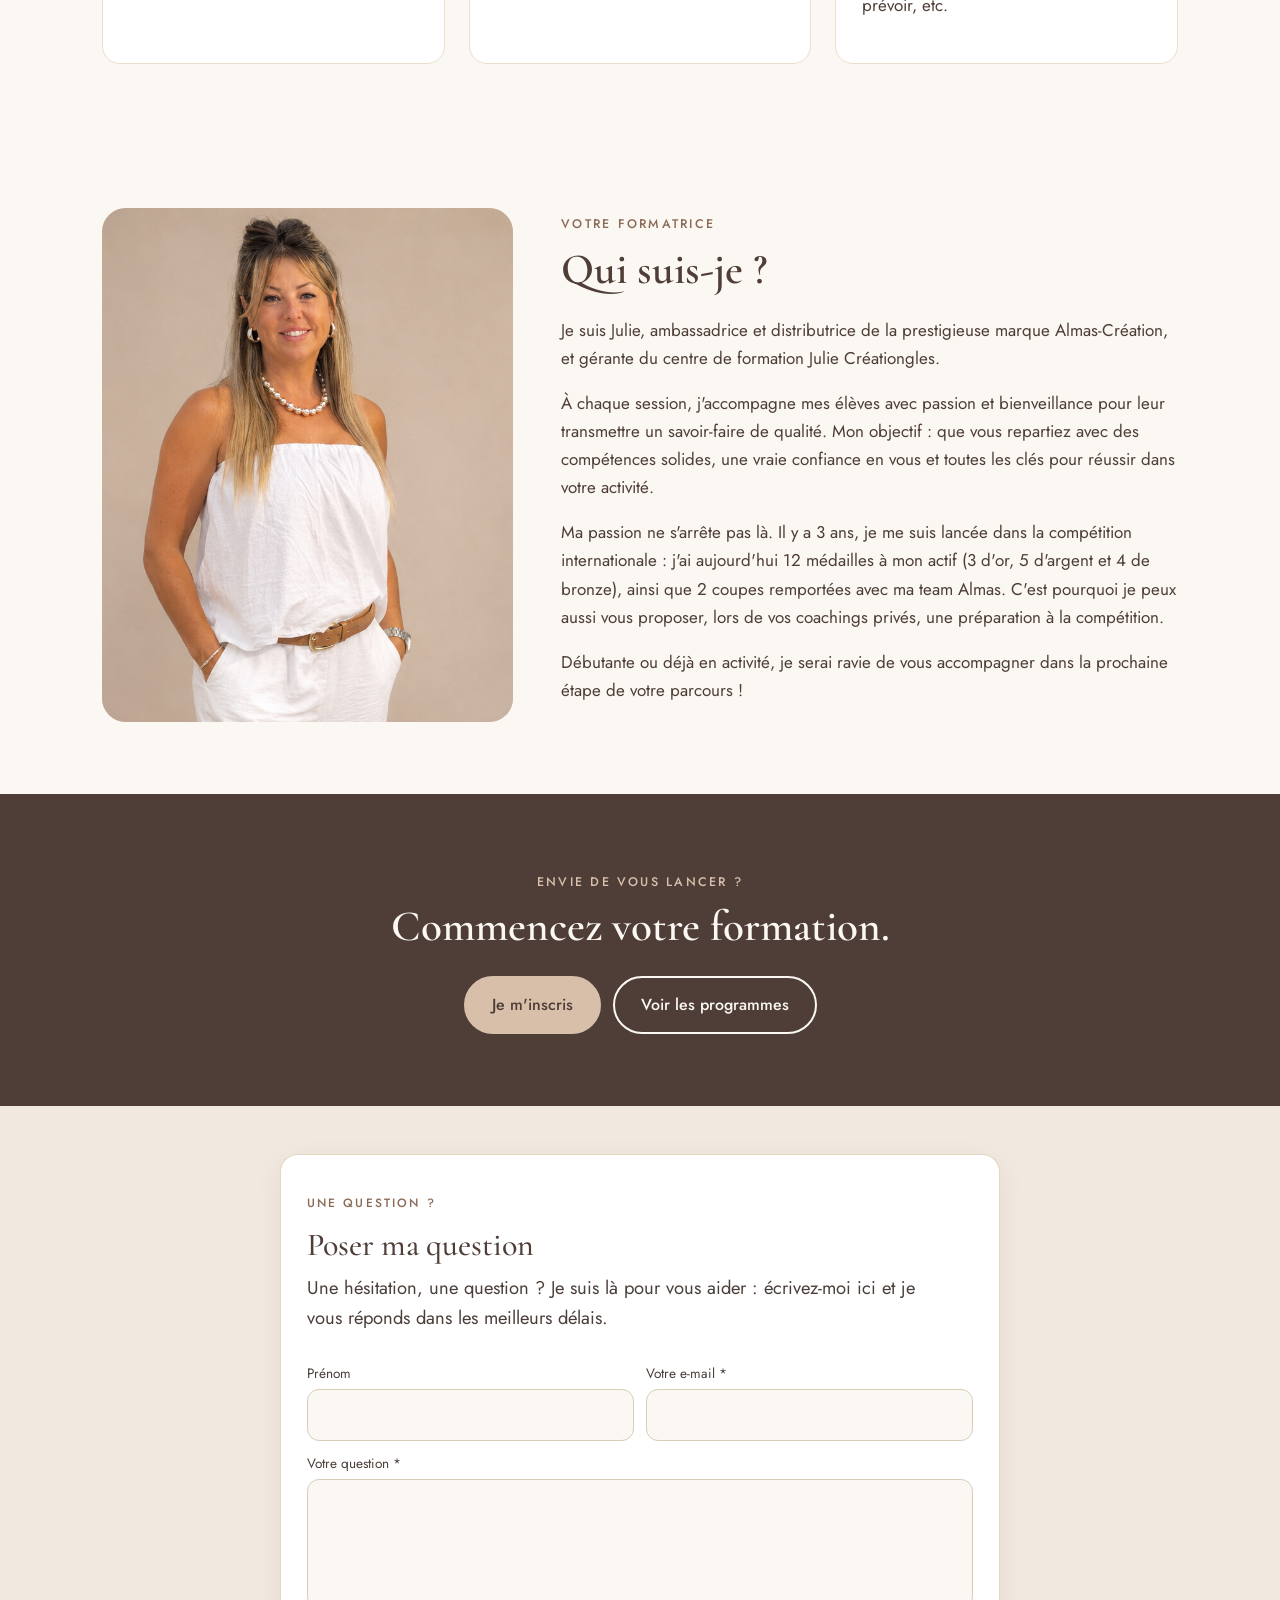
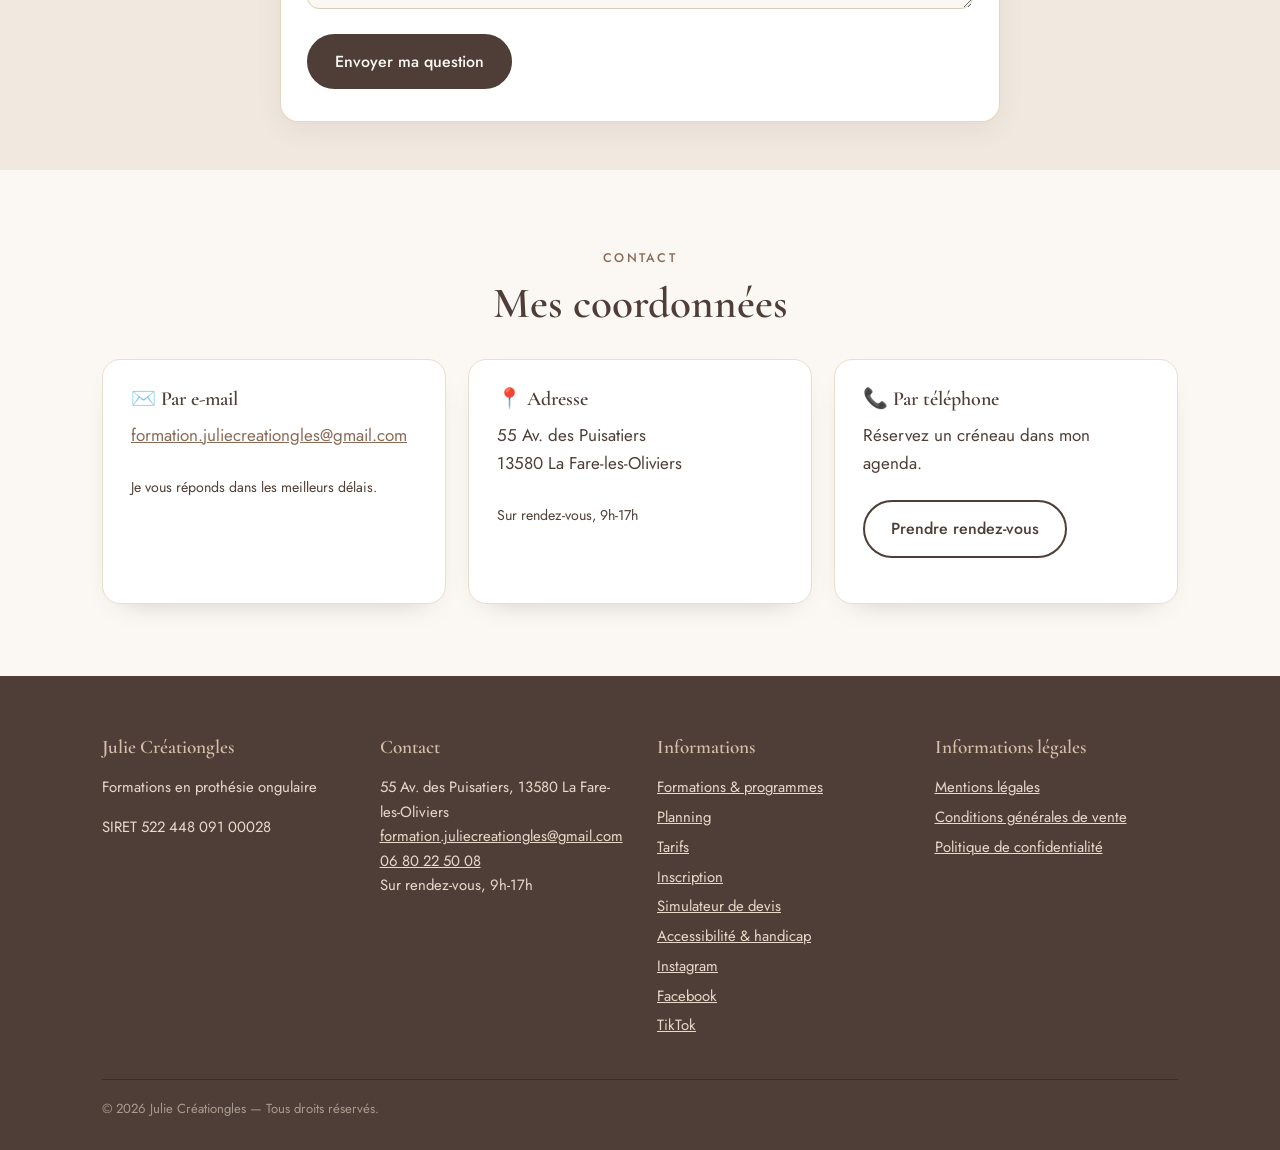
==== commit f20cc699: "Revise reservation details and contact heading Updated the reservation step description and changed " ====
--- a/index.html
+++ b/index.html
@@ -40,7 +40,7 @@
     <div class="center"><span class="eyebrow">Comment ça se passe</span><h2>Votre formation en 3 étapes</h2></div>
     <div class="steps">
       <div class="step"><h3>Choisissez</h3><p>Découvrez <a href="formations.html">mes formations</a> : consultez les programmes détaillés, les <a href="planning.html">prochaines dates disponibles</a> et <a href="tarifs.html">les tarifs</a> pour trouver celle qui vous correspond.</p></div>
-      <div class="step"><h3>Réservez</h3><p>Inscrivez-vous facilement en remplissant mon <a href="inscription.html">bulletin d'inscription</a>.</p></div>
+      <div class="step"><h3>Réservez</h3><p>Choisissez votre date et inscrivez-vous en ligne avec mon <a href="inscription.html">bulletin d'inscription</a> : votre date est bloquée pour vous dès l'envoi.</p></div>
       <div class="step"><h3>Formez-vous</h3><p>Il ne vous reste plus qu'à patienter jusqu'au jour J. Vous recevrez votre convocation par e-mail avec toutes les informations pratiques : horaires, adresse, stationnement, matériel à prévoir, etc.</p></div>
     </div>
   </div>
@@ -69,7 +69,7 @@
 
 <section id="contact">
   <div class="wrap">
-    <div class="center"><span class="eyebrow">Contact</span><h2>Une question ?</h2></div>
+    <div class="center"><span class="eyebrow">Contact</span><h2>Mes coordonnées</h2></div>
     <div class="contact-grid">
       <div class="card"><h3>✉️ Par e-mail</h3><p data-site="email"></p><p><small>Je vous réponds <span data-site="delai_reponse"></span>.</small></p></div>
       <div class="card"><h3>📍 Adresse</h3><p><span data-site="adresse"></span><br><span data-site="cp"></span> <span data-site="ville"></span></p><p><small data-site="horaires"></small></p></div>
--- a/styles.css
+++ b/styles.css
@@ -187,3 +187,23 @@
 /* PHOTO QUI SUIS-JE : cadrée de la tête aux hanches */
 .about .photo img.buste { object-position: 50% 0; transform: scale(1.55); transform-origin: 50% 0; }
 @media (max-width: 860px) { .about .photo { width: 100%; margin: 0 auto; } }
+
+/* Tarifs : chaque formation bien séparée et aérée */
+[data-render="tarifs-all"] .tarif-bloc{margin:0;padding:48px 0;border-bottom:1px solid #e6d9c6}
+[data-render="tarifs-all"] .tarif-bloc:first-child{padding-top:8px}
+[data-render="tarifs-all"] .tarif-bloc:last-child{border-bottom:0}
+[data-render="tarifs-all"] .tarif-bloc h2{margin-bottom:18px}
+[data-render="tarifs-all"] .tarif-bloc .meta{margin-bottom:24px}
+[data-render="tarifs-all"] .tarif-bloc .tablewrap{margin-bottom:20px}
+[data-render="tarifs-all"] .tarif-bloc p{margin:0 0 24px}
+[data-render="tarifs-all"] .tarif-bloc .btns{margin-top:24px}
+
+/* Lien « Contact » : le titre reste visible sous le menu fixe */
+#contact{scroll-margin-top:40px}
+
+/* Petits écrans : le nom et la mention sous le logo passent à la ligne, le menu reste visible */
+@media (max-width:520px){
+  header.site .logo{min-width:0;flex:1 1 auto;margin-right:10px}
+  header.site .logo small{white-space:normal;letter-spacing:.1em;font-size:.56rem;line-height:1.35}
+  header.site .burger{flex:none}
+}
